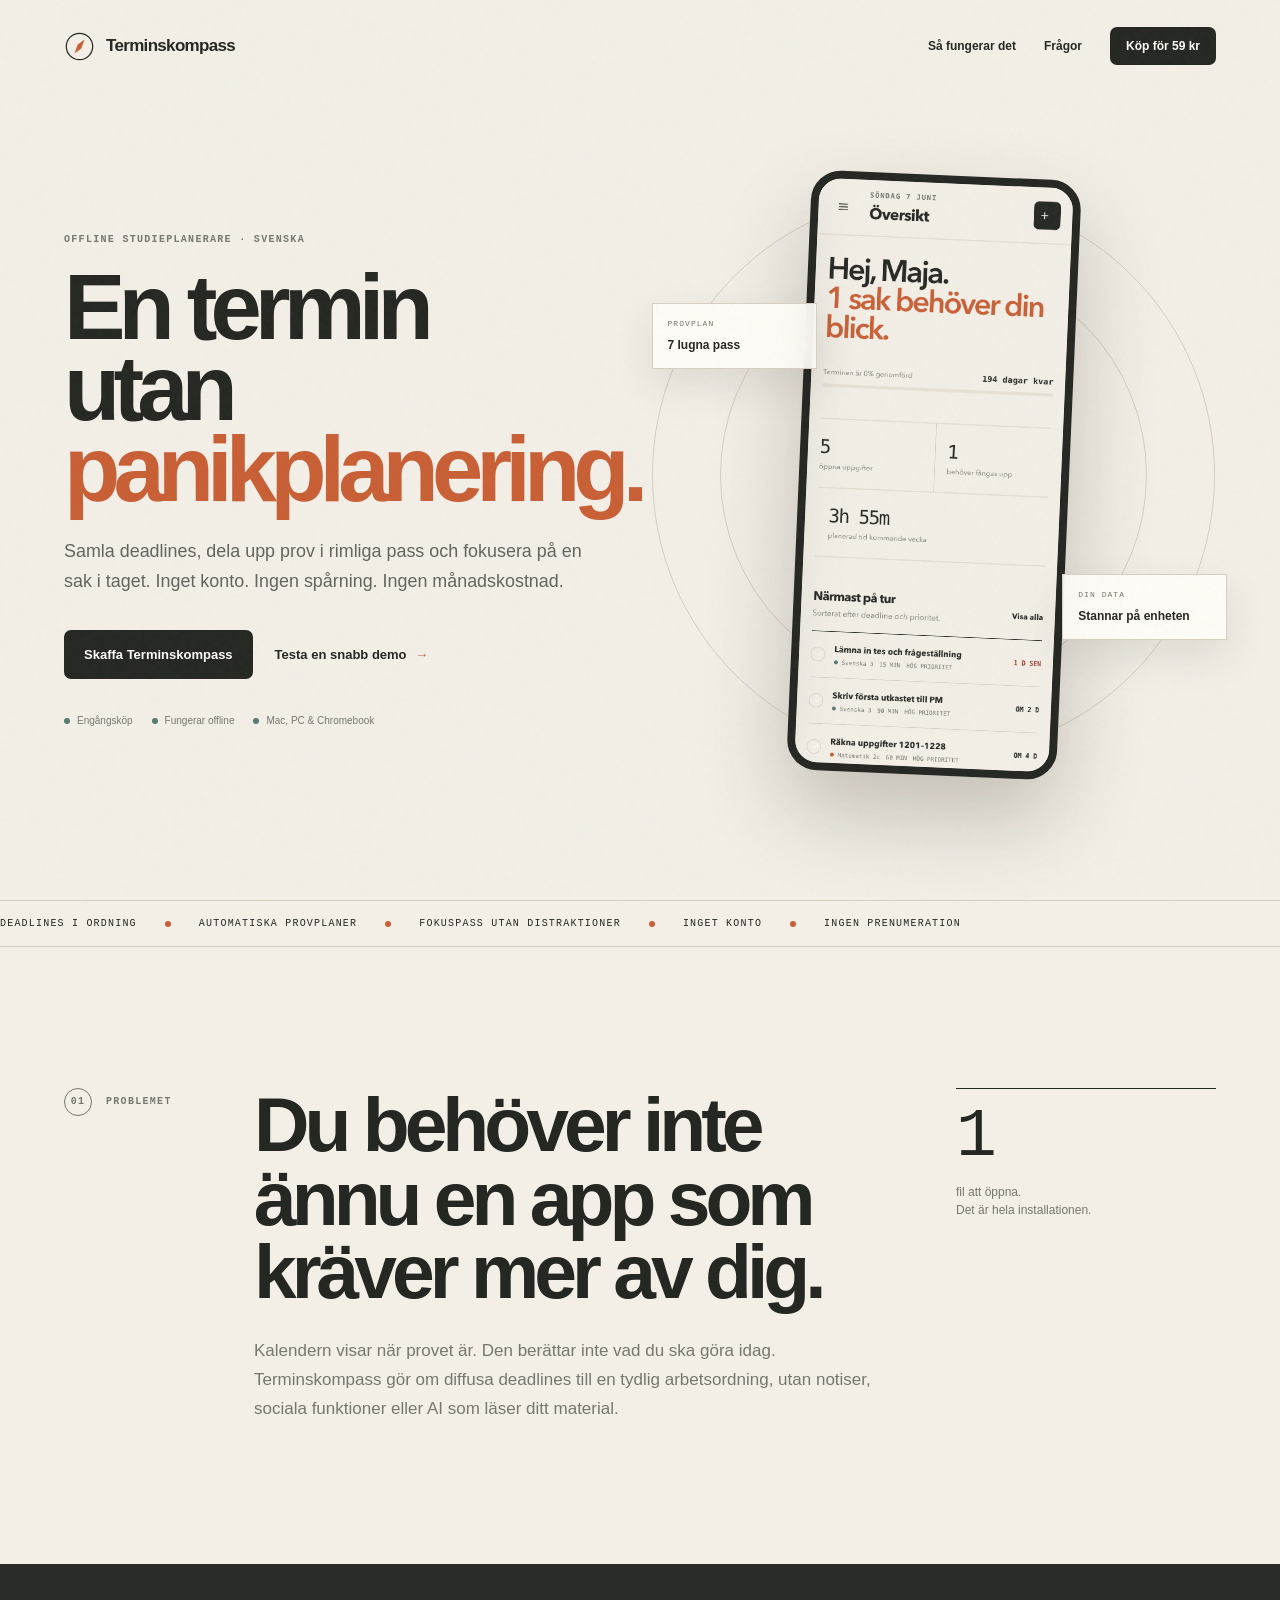
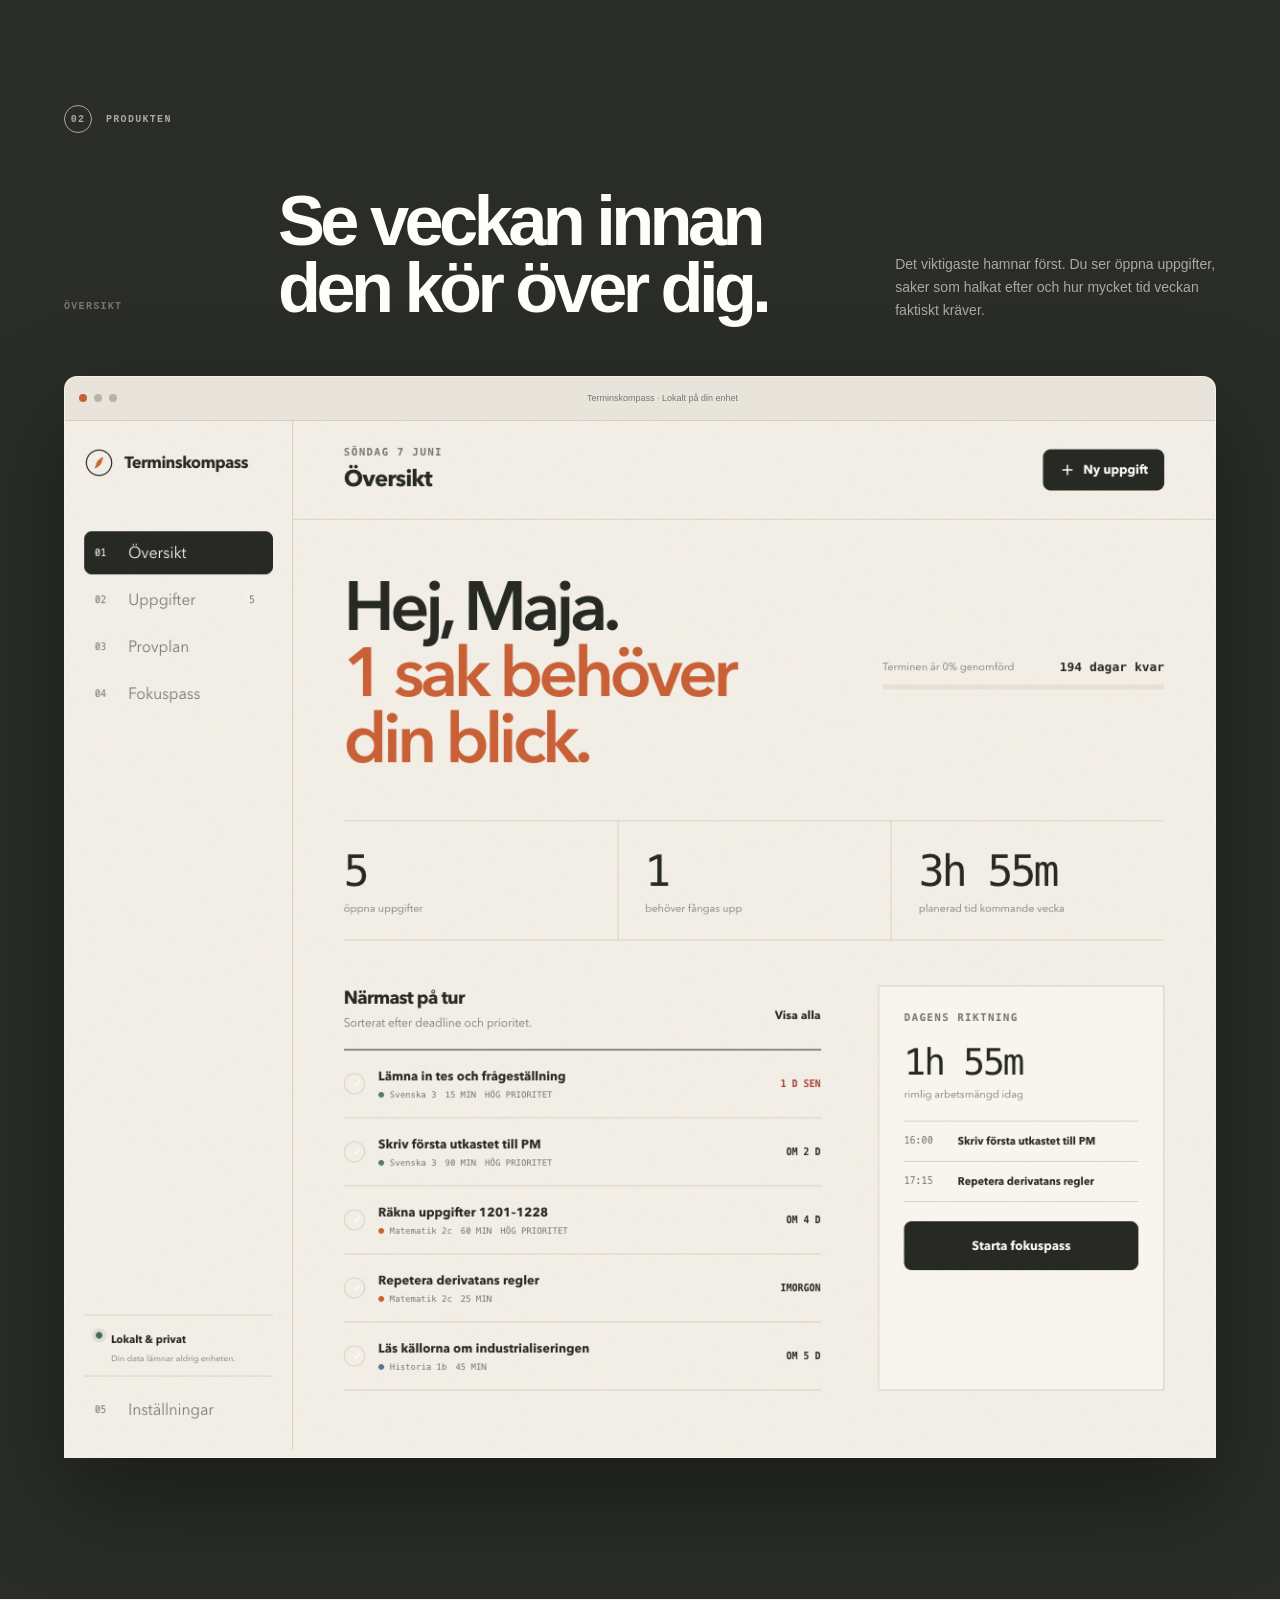
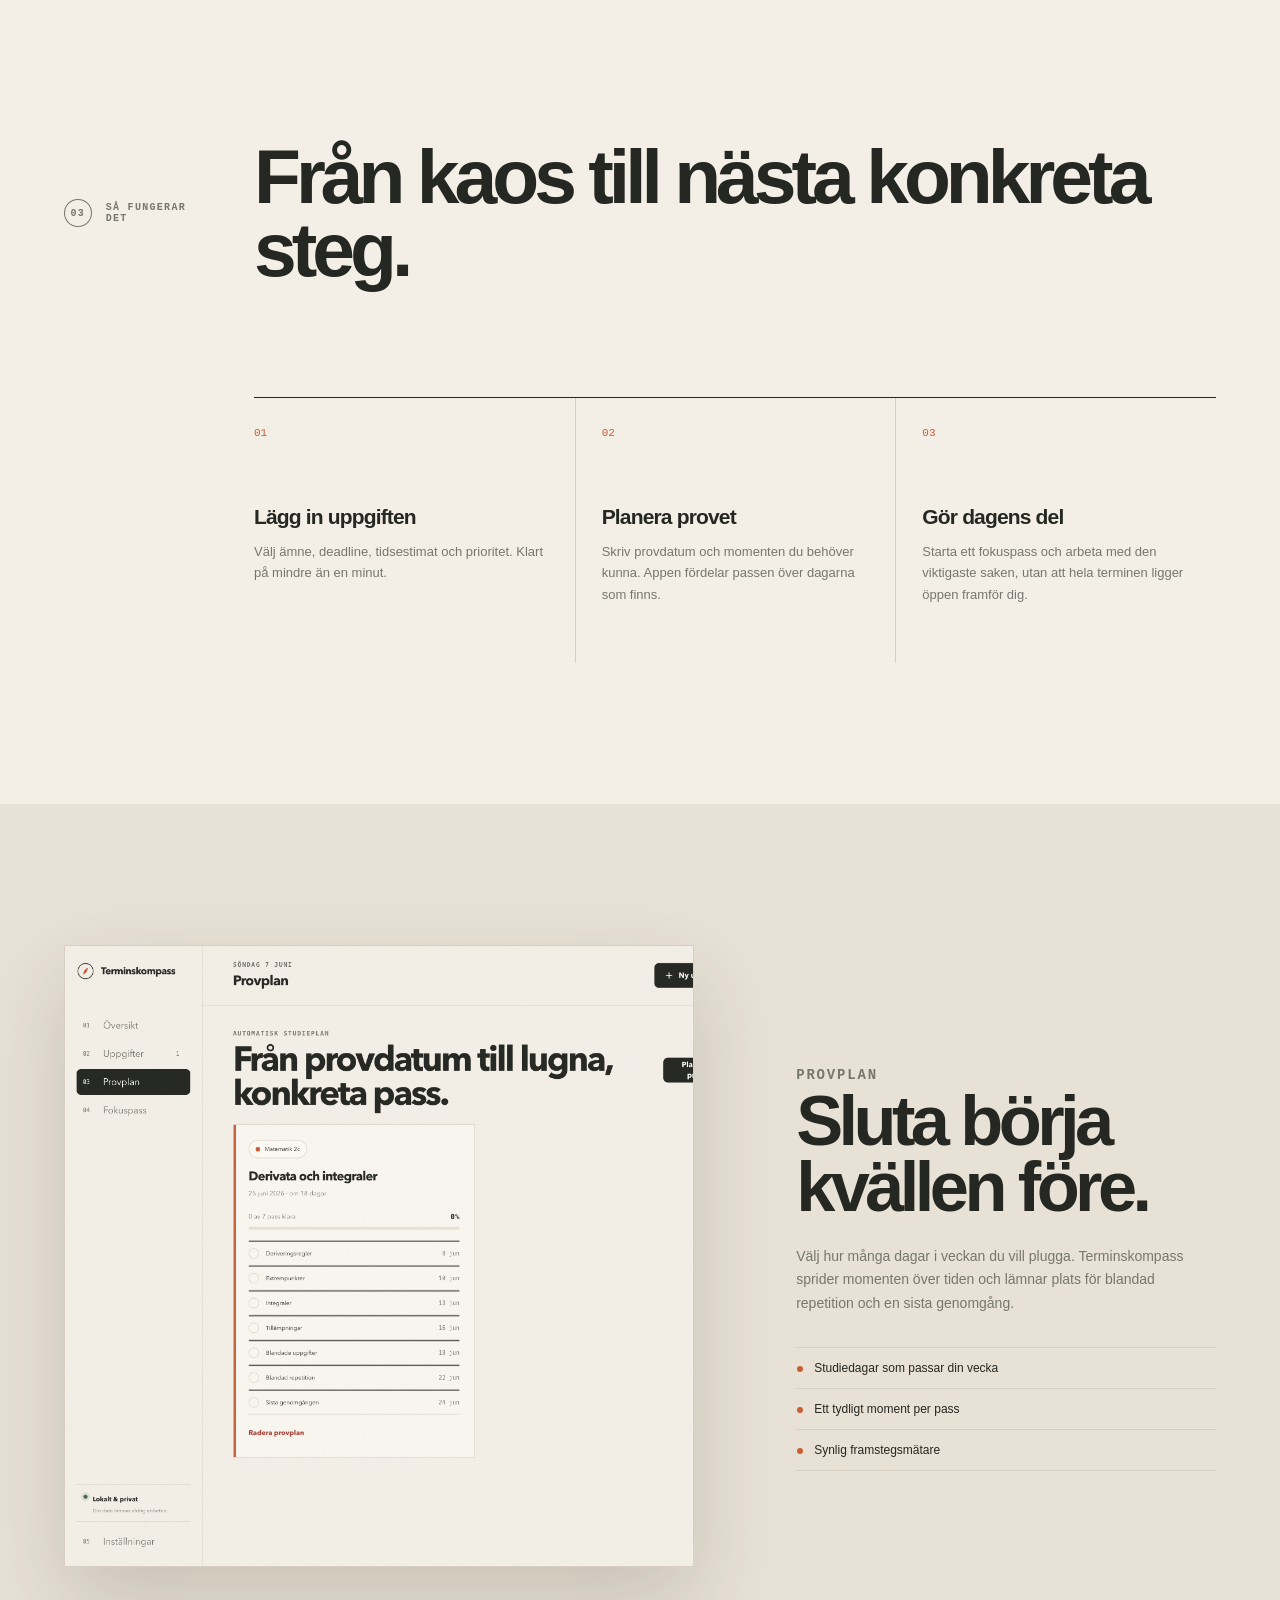
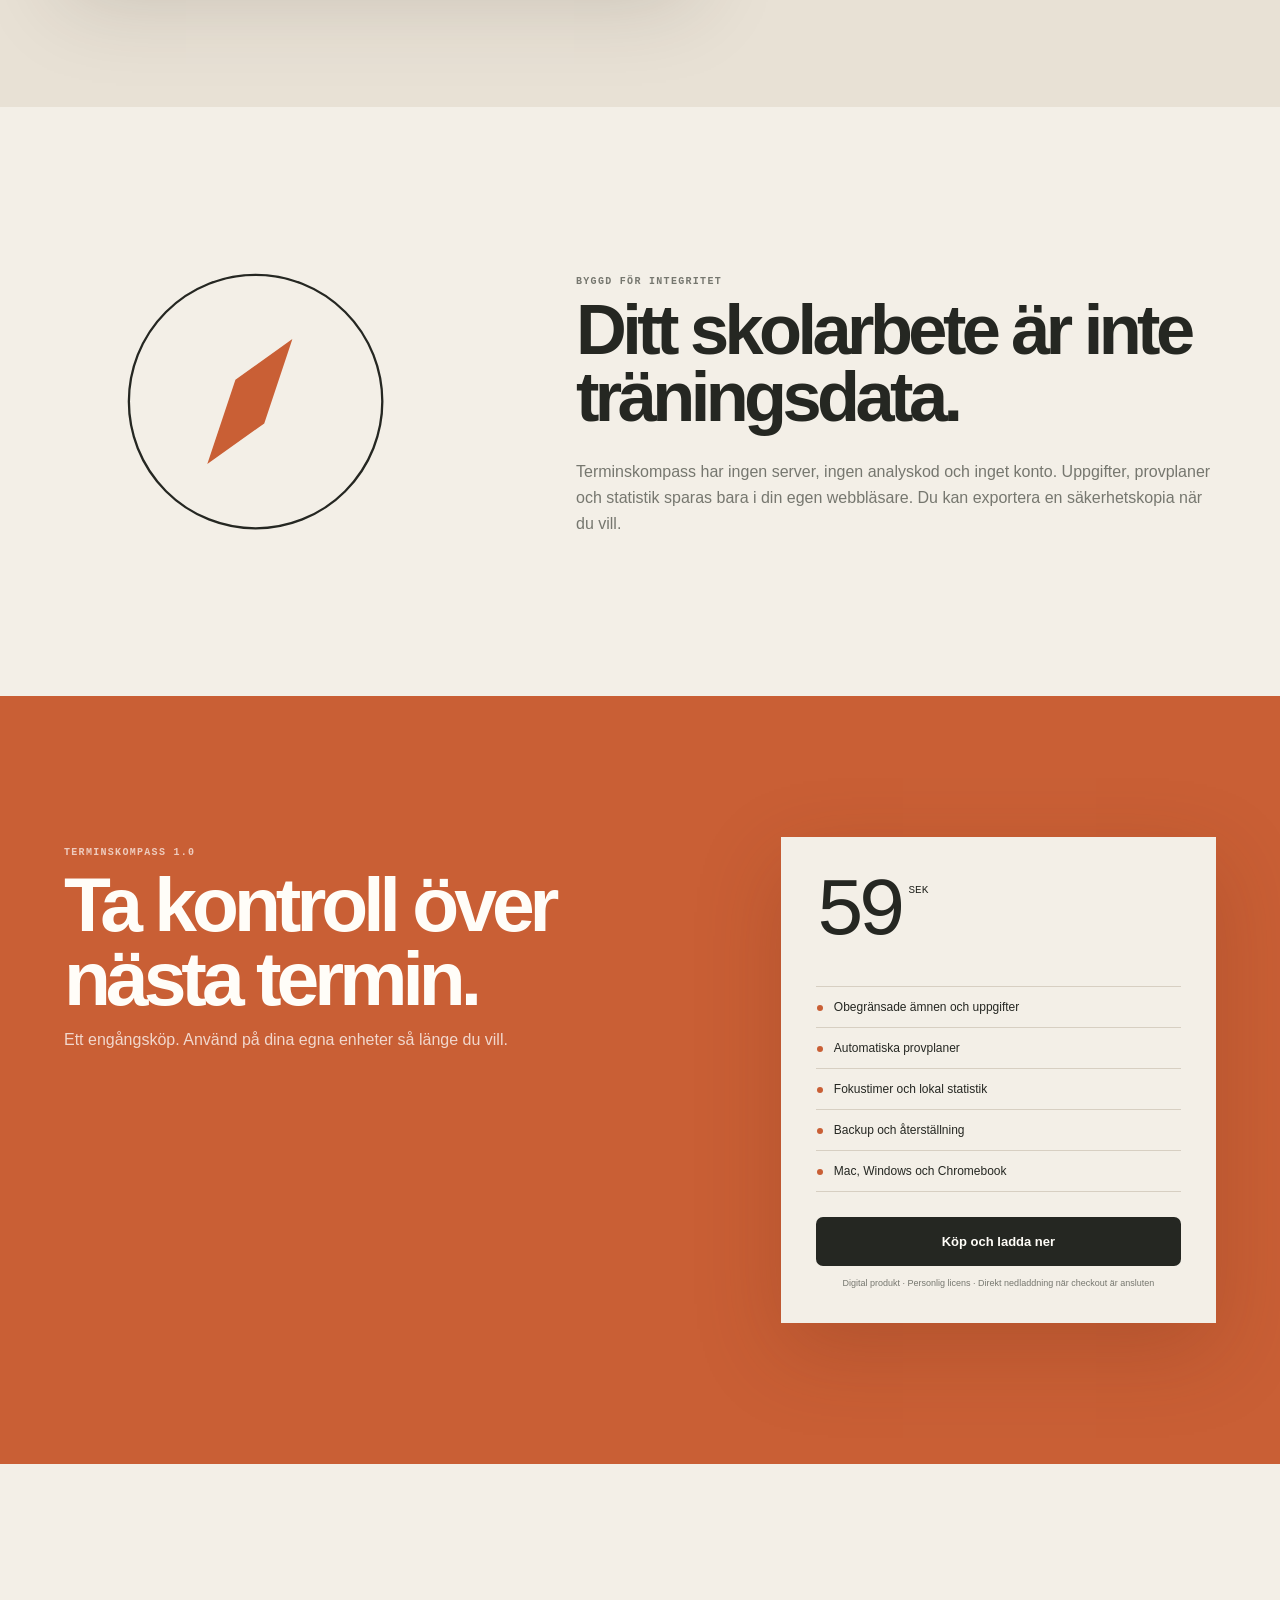
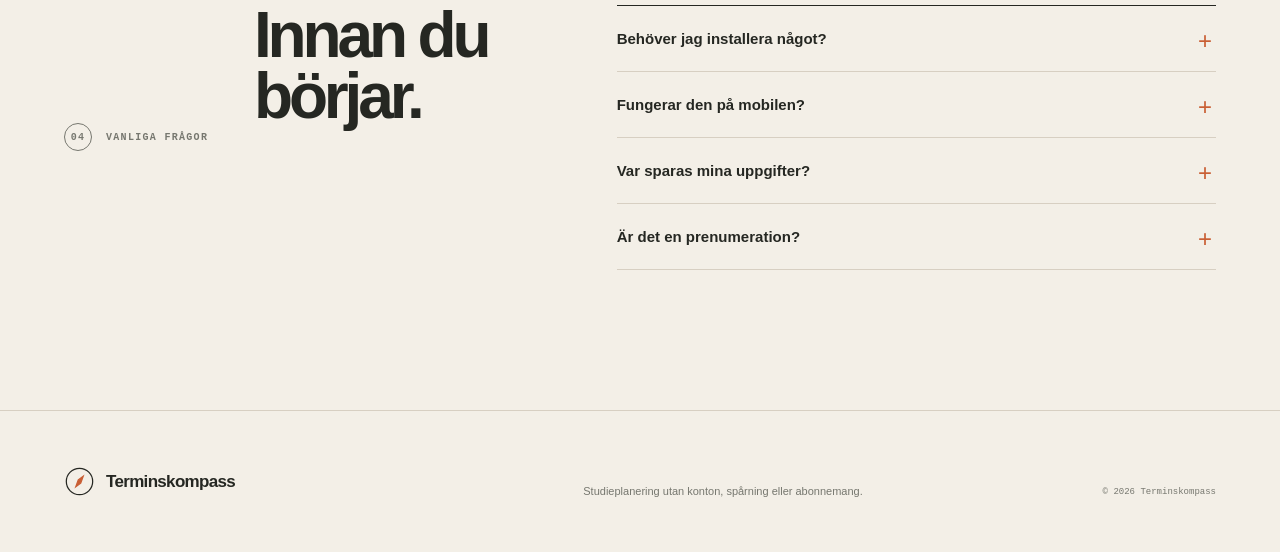
==== index.html @ c78377e5 "Launch Terminskompass demo site" ====
<!doctype html>
<html lang="sv">
<head>
  <meta charset="utf-8">
  <meta name="viewport" content="width=device-width, initial-scale=1">
  <meta name="description" content="Terminskompass är en svensk, privat studieplanerare som fungerar offline utan konto eller abonnemang.">
  <meta name="theme-color" content="#f3efe7">
  <link rel="icon" href="data:image/svg+xml,%3Csvg xmlns='http://www.w3.org/2000/svg' viewBox='0 0 48 48'%3E%3Ccircle cx='24' cy='24' r='21' fill='%23f3efe7' stroke='%23252722' stroke-width='2'/%3E%3Cpath d='m31 14-5 14-9 7 5-14 9-7Z' fill='%23c95f35'/%3E%3C/svg%3E">
  <title>Terminskompass — Studieplanering utan panik</title>
  <link rel="stylesheet" href="site.css">
</head>
<body>
  <div class="grain" aria-hidden="true"></div>

  <header class="site-header">
    <a class="brand" href="#top" aria-label="Terminskompass">
      <svg viewBox="0 0 40 40" aria-hidden="true">
        <circle cx="20" cy="20" r="17"></circle>
        <path d="M24.8 13.2 21.6 22l-6.4 4.8 3.2-8.8 6.4-4.8Z"></path>
      </svg>
      <span>Terminskompass</span>
    </a>
    <nav aria-label="Huvudmeny">
      <a href="#sa-fungerar-det">Så fungerar det</a>
      <a href="#fragor">Frågor</a>
      <a class="header-buy" href="#kop">Köp för 59 kr</a>
    </nav>
  </header>

  <main id="top">
    <section class="hero">
      <div class="hero-copy reveal">
        <p class="eyebrow">OFFLINE STUDIEPLANERARE · SVENSKA</p>
        <h1>En termin utan <em>panikplanering.</em></h1>
        <p class="hero-intro">Samla deadlines, dela upp prov i rimliga pass och fokusera på en sak i taget. Inget konto. Ingen spårning. Ingen månadskostnad.</p>
        <div class="hero-actions">
          <a class="primary-button" href="#kop">Skaffa Terminskompass</a>
          <a class="text-link" href="demo.html">Testa en snabb demo <span>→</span></a>
        </div>
        <div class="trust-line">
          <span><i></i> Engångsköp</span>
          <span><i></i> Fungerar offline</span>
          <span><i></i> Mac, PC & Chromebook</span>
        </div>
      </div>
      <div class="hero-object reveal delay-1" aria-label="Förhandsvisning av Terminskompass">
        <div class="hero-ring"></div>
        <img src="assets/mobile.png" alt="Terminskompass på mobil med uppgifter och dagens studieplan">
        <div class="hero-note note-one">
          <span>PROVPLAN</span>
          <strong>7 lugna pass</strong>
        </div>
        <div class="hero-note note-two">
          <span>DIN DATA</span>
          <strong>Stannar på enheten</strong>
        </div>
      </div>
    </section>

    <section class="marquee" aria-label="Produktfördelar">
      <div>
        <span>DEADLINES I ORDNING</span>
        <i></i>
        <span>AUTOMATISKA PROVPLANER</span>
        <i></i>
        <span>FOKUSPASS UTAN DISTRAKTIONER</span>
        <i></i>
        <span>INGET KONTO</span>
        <i></i>
        <span>INGEN PRENUMERATION</span>
      </div>
    </section>

    <section class="problem section">
      <div class="section-label">
        <span>01</span>
        <p>PROBLEMET</p>
      </div>
      <div class="problem-copy reveal">
        <h2>Du behöver inte ännu en app som kräver mer av dig.</h2>
        <p>Kalendern visar när provet är. Den berättar inte vad du ska göra idag. Terminskompass gör om diffusa deadlines till en tydlig arbetsordning, utan notiser, sociala funktioner eller AI som läser ditt material.</p>
      </div>
      <div class="problem-stat reveal delay-1">
        <strong>1</strong>
        <span>fil att öppna.<br>Det är hela installationen.</span>
      </div>
    </section>

    <section id="sa-fungerar-det" class="product-showcase section">
      <div class="section-label light">
        <span>02</span>
        <p>PRODUKTEN</p>
      </div>
      <div class="showcase-copy reveal">
        <p class="eyebrow">ÖVERSIKT</p>
        <h2>Se veckan innan den kör över dig.</h2>
        <p>Det viktigaste hamnar först. Du ser öppna uppgifter, saker som halkat efter och hur mycket tid veckan faktiskt kräver.</p>
      </div>
      <div class="browser-frame reveal delay-1">
        <div class="browser-bar">
          <span></span><span></span><span></span>
          <p>Terminskompass · Lokalt på din enhet</p>
        </div>
        <img src="assets/dashboard.png" alt="Terminskompass översikt med deadlines, tidsestimat och dagens plan">
      </div>
    </section>

    <section class="steps section">
      <div class="section-label">
        <span>03</span>
        <p>SÅ FUNGERAR DET</p>
      </div>
      <div class="steps-intro reveal">
        <h2>Från kaos till nästa konkreta steg.</h2>
      </div>
      <ol class="step-list">
        <li class="reveal">
          <span class="step-number">01</span>
          <div>
            <h3>Lägg in uppgiften</h3>
            <p>Välj ämne, deadline, tidsestimat och prioritet. Klart på mindre än en minut.</p>
          </div>
        </li>
        <li class="reveal delay-1">
          <span class="step-number">02</span>
          <div>
            <h3>Planera provet</h3>
            <p>Skriv provdatum och momenten du behöver kunna. Appen fördelar passen över dagarna som finns.</p>
          </div>
        </li>
        <li class="reveal delay-2">
          <span class="step-number">03</span>
          <div>
            <h3>Gör dagens del</h3>
            <p>Starta ett fokuspass och arbeta med den viktigaste saken, utan att hela terminen ligger öppen framför dig.</p>
          </div>
        </li>
      </ol>
    </section>

    <section class="exam-feature section">
      <div class="exam-visual reveal">
        <img src="assets/provplan.png" alt="Automatisk provplan i Terminskompass med sju studiepass">
      </div>
      <div class="exam-copy reveal delay-1">
        <p class="eyebrow">PROVPLAN</p>
        <h2>Sluta börja kvällen före.</h2>
        <p>Välj hur många dagar i veckan du vill plugga. Terminskompass sprider momenten över tiden och lämnar plats för blandad repetition och en sista genomgång.</p>
        <ul>
          <li>Studiedagar som passar din vecka</li>
          <li>Ett tydligt moment per pass</li>
          <li>Synlig framstegsmätare</li>
        </ul>
      </div>
    </section>

    <section class="privacy section">
      <div class="privacy-mark reveal">
        <svg viewBox="0 0 160 160" aria-hidden="true">
          <circle cx="80" cy="80" r="66"></circle>
          <path d="M98 49 84 91l-28 20 14-42 28-20Z"></path>
        </svg>
      </div>
      <div class="privacy-copy reveal delay-1">
        <p class="eyebrow">BYGGD FÖR INTEGRITET</p>
        <h2>Ditt skolarbete är inte träningsdata.</h2>
        <p>Terminskompass har ingen server, ingen analyskod och inget konto. Uppgifter, provplaner och statistik sparas bara i din egen webbläsare. Du kan exportera en säkerhetskopia när du vill.</p>
      </div>
    </section>

    <section id="kop" class="buy section">
      <div class="buy-copy reveal">
        <p class="eyebrow">TERMINSKOMPASS 1.0</p>
        <h2>Ta kontroll över nästa termin.</h2>
        <p>Ett engångsköp. Använd på dina egna enheter så länge du vill.</p>
      </div>
      <div class="price-block reveal delay-1">
        <div class="price"><span>59</span><small>SEK</small></div>
        <ul>
          <li>Obegränsade ämnen och uppgifter</li>
          <li>Automatiska provplaner</li>
          <li>Fokustimer och lokal statistik</li>
          <li>Backup och återställning</li>
          <li>Mac, Windows och Chromebook</li>
        </ul>
        <button class="primary-button full" id="buy-button">Köp och ladda ner</button>
        <p class="buy-note">Digital produkt · Personlig licens · Direkt nedladdning när checkout är ansluten</p>
      </div>
    </section>

    <section id="fragor" class="faq section">
      <div class="section-label">
        <span>04</span>
        <p>VANLIGA FRÅGOR</p>
      </div>
      <div class="faq-heading reveal">
        <h2>Innan du börjar.</h2>
      </div>
      <div class="faq-list">
        <details class="reveal">
          <summary>Behöver jag installera något?</summary>
          <p>Nej. Packa upp mappen och dubbelklicka på <strong>index.html</strong>. Appen öppnas i Chrome, Edge, Safari eller Firefox.</p>
        </details>
        <details class="reveal">
          <summary>Fungerar den på mobilen?</summary>
          <p>Ja, gränssnittet anpassar sig till mobil. För enklast lokal lagring rekommenderas dator eller Chromebook som huvudenhet.</p>
        </details>
        <details class="reveal">
          <summary>Var sparas mina uppgifter?</summary>
          <p>I webbläsarens lokala lagring på din enhet. Exportera en backupfil under Inställningar innan du rensar webbläsardata eller byter enhet.</p>
        </details>
        <details class="reveal">
          <summary>Är det en prenumeration?</summary>
          <p>Nej. Priset är ett engångsköp för version 1.0 och personlig användning.</p>
        </details>
      </div>
    </section>
  </main>

  <footer>
    <a class="brand" href="#top">
      <svg viewBox="0 0 40 40" aria-hidden="true">
        <circle cx="20" cy="20" r="17"></circle>
        <path d="M24.8 13.2 21.6 22l-6.4 4.8 3.2-8.8 6.4-4.8Z"></path>
      </svg>
      <span>Terminskompass</span>
    </a>
    <p>Studieplanering utan konton, spårning eller abonnemang.</p>
    <small>© 2026 Terminskompass</small>
  </footer>

  <dialog id="checkout-pending">
    <button id="close-dialog" aria-label="Stäng">×</button>
    <p class="eyebrow">CHECKOUT FÖRBEREDS</p>
    <h2>Produkten är klar. Betalningslänken kopplas in nu.</h2>
    <p>Den här sidan är tekniskt redo, men köpknappen aktiveras först när ett behörigt sälj- och utbetalningskonto har anslutits.</p>
    <a class="secondary-button" href="demo.html">Testa demon under tiden</a>
  </dialog>

  <script src="site.js"></script>
</body>
</html>
---- site.css ----
:root {
  --paper: #f3efe7;
  --paper-deep: #e8e1d5;
  --ink: #252722;
  --muted: #76776f;
  --line: #d7cfc2;
  --accent: #c95f35;
  --white: #fffdf8;
  --dark: #292c27;
}

* { box-sizing: border-box; }

html {
  scroll-behavior: smooth;
}

body {
  margin: 0;
  min-width: 320px;
  overflow-x: hidden;
  background: var(--paper);
  color: var(--ink);
  font-family: "Avenir Next", Avenir, "Segoe UI", sans-serif;
  -webkit-font-smoothing: antialiased;
}

img { display: block; max-width: 100%; }
a { color: inherit; }
button { font: inherit; }

.grain {
  position: fixed;
  inset: 0;
  z-index: 100;
  pointer-events: none;
  opacity: 0.032;
  background-image: url("data:image/svg+xml,%3Csvg viewBox='0 0 180 180' xmlns='http://www.w3.org/2000/svg'%3E%3Cfilter id='n'%3E%3CfeTurbulence type='fractalNoise' baseFrequency='.8' numOctaves='3' stitchTiles='stitch'/%3E%3C/filter%3E%3Crect width='100%25' height='100%25' filter='url(%23n)'/%3E%3C/svg%3E");
}

.site-header {
  position: absolute;
  inset: 0 0 auto;
  z-index: 10;
  height: 92px;
  display: flex;
  align-items: center;
  justify-content: space-between;
  max-width: 1440px;
  margin: 0 auto;
  padding: 0 clamp(24px, 5vw, 76px);
}

.brand {
  display: inline-flex;
  align-items: center;
  gap: 11px;
  color: var(--ink);
  font-size: 17px;
  font-weight: 750;
  letter-spacing: -0.04em;
  text-decoration: none;
}

.brand svg {
  width: 31px;
  height: 31px;
  fill: none;
  stroke: currentColor;
  stroke-width: 1.6;
}

.brand path {
  fill: var(--accent);
  stroke: var(--accent);
}

.site-header nav {
  display: flex;
  align-items: center;
  gap: 28px;
}

.site-header nav a {
  font-size: 12px;
  font-weight: 650;
  text-decoration: none;
}

.site-header nav a:not(.header-buy):hover {
  color: var(--accent);
}

.header-buy {
  padding: 12px 16px;
  border-radius: 7px;
  background: var(--ink);
  color: var(--white);
}

.hero {
  min-height: 100dvh;
  display: grid;
  grid-template-columns: minmax(0, 1.02fr) minmax(420px, 0.98fr);
  align-items: center;
  max-width: 1440px;
  margin: 0 auto;
  padding: 120px clamp(24px, 5vw, 76px) 70px;
}

.hero > * {
  min-width: 0;
}

.hero-copy {
  position: relative;
  z-index: 2;
  padding-right: clamp(0px, 4vw, 60px);
}

.eyebrow,
.section-label {
  color: var(--muted);
  font-family: "SFMono-Regular", Consolas, monospace;
  font-size: 10px;
  font-weight: 700;
  letter-spacing: 0.13em;
}

.hero h1 {
  max-width: 760px;
  margin: 22px 0 27px;
  font-size: clamp(61px, 7.2vw, 106px);
  font-weight: 570;
  letter-spacing: -0.075em;
  line-height: 0.88;
}

.hero h1 em {
  color: var(--accent);
  font-style: normal;
}

.hero-intro {
  max-width: 620px;
  margin: 0;
  color: #62645d;
  font-size: clamp(16px, 1.4vw, 19px);
  line-height: 1.65;
}

.hero-actions {
  display: flex;
  align-items: center;
  gap: 22px;
  margin-top: 34px;
}

.primary-button,
.secondary-button {
  min-height: 49px;
  display: inline-flex;
  align-items: center;
  justify-content: center;
  padding: 0 20px;
  border: 0;
  border-radius: 7px;
  cursor: pointer;
  font-size: 13px;
  font-weight: 750;
  text-decoration: none;
  transition: transform 180ms ease, background 180ms ease;
}

.primary-button {
  background: var(--ink);
  color: var(--white);
}

.primary-button:hover { background: var(--accent); }
.primary-button:active, .secondary-button:active { transform: translateY(1px) scale(.985); }
.primary-button.full { width: 100%; }

.secondary-button {
  border: 1px solid var(--line);
  background: transparent;
}

.text-link {
  padding: 10px 0;
  font-size: 13px;
  font-weight: 700;
  text-decoration: none;
}

.text-link span {
  display: inline-block;
  margin-left: 5px;
  color: var(--accent);
  transition: transform 180ms ease;
}

.text-link:hover span { transform: translateX(4px); }

.trust-line {
  display: flex;
  flex-wrap: wrap;
  gap: 19px;
  margin-top: 36px;
  color: var(--muted);
  font-size: 10px;
}

.trust-line span {
  display: inline-flex;
  align-items: center;
  gap: 7px;
}

.trust-line i {
  width: 6px;
  height: 6px;
  border-radius: 50%;
  background: #547b72;
}

.hero-object {
  position: relative;
  min-height: 660px;
  display: grid;
  place-items: center;
}

.hero-ring {
  position: absolute;
  width: min(44vw, 610px);
  height: min(44vw, 610px);
  border: 1px solid var(--line);
  border-radius: 50%;
}

.hero-ring::before,
.hero-ring::after {
  position: absolute;
  inset: 12%;
  border: 1px solid var(--line);
  border-radius: 50%;
  content: "";
}

.hero-ring::after {
  inset: 28%;
  border-color: var(--accent);
}

.hero-object > img {
  position: relative;
  z-index: 2;
  width: 270px;
  max-height: 600px;
  object-fit: cover;
  object-position: top;
  border: 8px solid var(--ink);
  border-radius: 30px;
  box-shadow: 0 40px 85px rgba(49, 40, 28, 0.24);
  transform: rotate(2.5deg);
}

.hero-note {
  position: absolute;
  z-index: 3;
  min-width: 165px;
  padding: 15px;
  border: 1px solid var(--line);
  background: rgba(255, 253, 248, 0.91);
  backdrop-filter: blur(10px);
  box-shadow: 0 16px 40px rgba(50, 43, 33, 0.1);
}

.hero-note span {
  display: block;
  margin-bottom: 7px;
  color: var(--muted);
  font-family: "SFMono-Regular", Consolas, monospace;
  font-size: 8px;
  letter-spacing: 0.13em;
}

.hero-note strong { font-size: 12px; }
.note-one { top: 24%; left: 0; }
.note-two { right: -2%; bottom: 25%; }

.marquee {
  overflow: hidden;
  border-top: 1px solid var(--line);
  border-bottom: 1px solid var(--line);
}

.marquee > div {
  width: max-content;
  display: flex;
  align-items: center;
  gap: 28px;
  padding: 17px 0;
  animation: marquee 28s linear infinite;
}

.marquee span {
  font-family: "SFMono-Regular", Consolas, monospace;
  font-size: 10px;
  letter-spacing: 0.12em;
}

.marquee i {
  width: 6px;
  height: 6px;
  border-radius: 50%;
  background: var(--accent);
}

@keyframes marquee {
  from { transform: translateX(0); }
  to { transform: translateX(-28%); }
}

.section {
  max-width: 1440px;
  margin: 0 auto;
  padding: clamp(90px, 11vw, 165px) clamp(24px, 5vw, 76px);
}

.section-label {
  display: flex;
  gap: 14px;
  align-items: center;
}

.section-label span {
  width: 28px;
  height: 28px;
  display: grid;
  place-items: center;
  border: 1px solid currentColor;
  border-radius: 50%;
}

.section-label p { margin: 0; }

.problem {
  display: grid;
  grid-template-columns: 150px minmax(0, 1fr) 260px;
  gap: 40px;
  align-items: start;
}

.problem-copy h2,
.steps-intro h2,
.buy-copy h2,
.faq-heading h2 {
  max-width: 900px;
  margin: 0;
  font-size: clamp(43px, 6vw, 82px);
  font-weight: 570;
  letter-spacing: -0.065em;
  line-height: 0.96;
}

.problem-copy > p {
  max-width: 650px;
  margin: 28px 0 0;
  color: var(--muted);
  font-size: 17px;
  line-height: 1.7;
}

.problem-stat {
  padding-top: 9px;
  border-top: 1px solid var(--ink);
}

.problem-stat strong {
  display: block;
  font-family: "SFMono-Regular", Consolas, monospace;
  font-size: 68px;
  font-weight: 400;
  letter-spacing: -0.08em;
}

.problem-stat span {
  display: block;
  margin-top: 8px;
  color: var(--muted);
  font-size: 12px;
  line-height: 1.55;
}

.product-showcase {
  max-width: none;
  overflow: hidden;
  background: var(--dark);
  color: var(--white);
}

.product-showcase > * {
  max-width: 1288px;
  margin-left: auto;
  margin-right: auto;
}

.section-label.light { color: #aaa99f; }

.showcase-copy {
  display: grid;
  grid-template-columns: 180px minmax(0, 1fr) minmax(260px, 0.55fr);
  gap: 34px;
  align-items: end;
  margin-top: 55px;
  margin-bottom: 54px;
}

.showcase-copy h2,
.exam-copy h2,
.privacy-copy h2 {
  margin: 0;
  font-size: clamp(44px, 5.5vw, 76px);
  font-weight: 570;
  letter-spacing: -0.065em;
  line-height: 0.95;
}

.showcase-copy > p:last-child,
.exam-copy > p,
.privacy-copy > p:last-child {
  margin: 0;
  color: #aaa99f;
  font-size: 14px;
  line-height: 1.65;
}

.browser-frame {
  overflow: hidden;
  border: 1px solid rgba(255, 255, 255, 0.13);
  border-radius: 13px 13px 0 0;
  background: var(--paper);
  box-shadow: 0 40px 100px rgba(0, 0, 0, 0.35);
}

.browser-bar {
  height: 44px;
  display: flex;
  align-items: center;
  gap: 7px;
  padding: 0 14px;
  border-bottom: 1px solid var(--line);
  background: #e9e4db;
}

.browser-bar span {
  width: 8px;
  height: 8px;
  border-radius: 50%;
  background: #b9b2a7;
}

.browser-bar span:first-child { background: var(--accent); }

.browser-bar p {
  margin: 0 auto;
  color: var(--muted);
  font-size: 9px;
}

.steps {
  display: grid;
  grid-template-columns: 150px minmax(0, 1fr);
  gap: 40px;
}

.steps-intro { grid-column: 2; }

.step-list {
  grid-column: 2;
  display: grid;
  grid-template-columns: repeat(3, 1fr);
  gap: 0;
  margin: 70px 0 0;
  padding: 0;
  list-style: none;
  border-top: 1px solid var(--ink);
}

.step-list li {
  min-height: 265px;
  padding: 24px 26px 28px 0;
}

.step-list li + li {
  padding-left: 26px;
  border-left: 1px solid var(--line);
}

.step-number {
  color: var(--accent);
  font-family: "SFMono-Regular", Consolas, monospace;
  font-size: 11px;
}

.step-list h3 {
  margin: 65px 0 12px;
  font-size: 21px;
  letter-spacing: -0.04em;
}

.step-list p {
  max-width: 300px;
  margin: 0;
  color: var(--muted);
  font-size: 13px;
  line-height: 1.65;
}

.exam-feature {
  max-width: none;
  display: grid;
  grid-template-columns: minmax(0, 1.2fr) minmax(360px, 0.8fr);
  gap: clamp(50px, 8vw, 130px);
  align-items: center;
  background: var(--paper-deep);
}

.exam-visual {
  overflow: hidden;
  border: 1px solid var(--line);
  box-shadow: 0 35px 80px rgba(53, 44, 32, 0.17);
}

.exam-visual img {
  width: 100%;
  min-height: 620px;
  object-fit: cover;
  object-position: left top;
}

.exam-copy p { margin-top: 24px; color: var(--muted); }

.exam-copy ul,
.price-block ul {
  margin: 32px 0 0;
  padding: 0;
  list-style: none;
  border-top: 1px solid var(--line);
}

.exam-copy li,
.price-block li {
  position: relative;
  padding: 13px 0 13px 18px;
  border-bottom: 1px solid var(--line);
  font-size: 12px;
}

.exam-copy li::before,
.price-block li::before {
  position: absolute;
  top: 18px;
  left: 1px;
  width: 6px;
  height: 6px;
  border-radius: 50%;
  background: var(--accent);
  content: "";
}

.privacy {
  display: grid;
  grid-template-columns: minmax(300px, 0.75fr) minmax(0, 1.25fr);
  gap: clamp(50px, 10vw, 160px);
  align-items: center;
}

.privacy-mark {
  display: grid;
  place-items: center;
}

.privacy-mark svg {
  width: min(360px, 80%);
  fill: none;
  stroke: var(--ink);
  stroke-width: 1.2;
  animation: slow-turn 24s linear infinite;
}

.privacy-mark path {
  fill: var(--accent);
  stroke: var(--accent);
}

@keyframes slow-turn {
  to { transform: rotate(360deg); }
}

.privacy-copy > p:last-child {
  max-width: 680px;
  margin-top: 28px;
  color: var(--muted);
  font-size: 16px;
}

.buy {
  max-width: none;
  display: grid;
  grid-template-columns: minmax(0, 1.15fr) minmax(340px, 0.85fr);
  gap: clamp(50px, 10vw, 150px);
  background: var(--accent);
  color: var(--white);
}

.buy .eyebrow { color: rgba(255, 255, 255, 0.68); }
.buy-copy p:last-child { color: rgba(255, 255, 255, 0.75); }

.price-block {
  padding: 35px;
  background: var(--paper);
  color: var(--ink);
  box-shadow: 0 28px 80px rgba(99, 43, 21, 0.22);
}

.price {
  display: flex;
  align-items: flex-start;
  gap: 9px;
}

.price span {
  font-family: "SFMono-Regular", Consolas, monospace;
  font-size: 82px;
  letter-spacing: -0.09em;
  line-height: 1;
}

.price small {
  margin-top: 12px;
  font-family: "SFMono-Regular", Consolas, monospace;
  font-size: 11px;
}

.price-block ul { margin-bottom: 25px; }

.buy-note {
  margin: 12px 0 0;
  color: var(--muted);
  text-align: center;
  font-size: 9px;
}

.faq {
  display: grid;
  grid-template-columns: 150px minmax(280px, 0.7fr) minmax(400px, 1.3fr);
  gap: 40px;
}

.faq-heading h2 { font-size: clamp(42px, 5vw, 68px); }
.faq-list { border-top: 1px solid var(--ink); }

details { border-bottom: 1px solid var(--line); }

summary {
  position: relative;
  padding: 24px 42px 24px 0;
  cursor: pointer;
  font-size: 15px;
  font-weight: 700;
  list-style: none;
}

summary::-webkit-details-marker { display: none; }

summary::after {
  position: absolute;
  top: 21px;
  right: 4px;
  color: var(--accent);
  content: "+";
  font-size: 24px;
  font-weight: 400;
}

details[open] summary::after { content: "−"; }

details p {
  margin: -5px 0 24px;
  padding-right: 40px;
  color: var(--muted);
  font-size: 13px;
  line-height: 1.7;
}

footer {
  display: grid;
  grid-template-columns: 1fr 1fr auto;
  align-items: end;
  gap: 30px;
  padding: 55px clamp(24px, 5vw, 76px);
  border-top: 1px solid var(--line);
}

footer p {
  max-width: 340px;
  margin: 0;
  color: var(--muted);
  font-size: 11px;
}

footer small {
  color: var(--muted);
  font-family: "SFMono-Regular", Consolas, monospace;
  font-size: 9px;
}

dialog {
  width: min(520px, calc(100vw - 32px));
  padding: 34px;
  border: 1px solid var(--line);
  border-radius: 12px;
  background: var(--paper);
  color: var(--ink);
  box-shadow: 0 30px 100px rgba(32, 29, 24, .25);
}

dialog::backdrop {
  background: rgba(27, 28, 24, .58);
  backdrop-filter: blur(4px);
}

dialog #close-dialog {
  position: absolute;
  top: 15px;
  right: 17px;
  border: 0;
  background: transparent;
  cursor: pointer;
  font-size: 24px;
}

dialog h2 {
  margin: 14px 0;
  font-size: 34px;
  letter-spacing: -.05em;
}

dialog > p:not(.eyebrow) {
  color: var(--muted);
  font-size: 13px;
  line-height: 1.65;
}

.reveal {
  opacity: 1;
  transform: translateY(0);
  transition: opacity 700ms cubic-bezier(.16, 1, .3, 1), transform 700ms cubic-bezier(.16, 1, .3, 1);
}

.reveal.visible {
  opacity: 1;
  transform: translateY(0);
}

.delay-1 { transition-delay: 110ms; }
.delay-2 { transition-delay: 220ms; }

@media (max-width: 960px) {
  .hero {
    grid-template-columns: 1fr;
    padding-top: 130px;
  }

  .hero-object {
    min-height: 650px;
    margin-top: 30px;
  }

  .hero-ring {
    width: min(620px, 90vw);
    height: min(620px, 90vw);
  }

  .problem,
  .steps,
  .showcase-copy,
  .exam-feature,
  .privacy,
  .buy,
  .faq {
    grid-template-columns: 1fr;
  }

  .problem-copy,
  .problem-stat,
  .steps-intro,
  .step-list {
    grid-column: auto;
  }

  .problem-stat { max-width: 260px; }
  .showcase-copy { align-items: start; }
  .step-list { margin-top: 38px; }
  .exam-copy { max-width: 700px; }
  .privacy-mark { order: 2; }
  .price-block { max-width: 560px; }
  .faq-list { max-width: 760px; }
}

@media (max-width: 680px) {
  .site-header { height: 74px; }
  .site-header nav a:not(.header-buy) { display: none; }
  .site-header nav { gap: 0; }
  .brand { font-size: 15px; }
  .brand svg { width: 27px; }
  .header-buy { padding: 10px 12px; font-size: 11px !important; }

  .hero {
    width: 100%;
    min-height: auto;
    padding-top: 120px;
  }

  .hero-copy,
  .hero-object {
    width: 100%;
    min-width: 0;
  }

  .hero .eyebrow {
    overflow-wrap: anywhere;
  }

  .hero h1 { font-size: clamp(52px, 15vw, 68px); }
  .hero h1 em {
    display: block;
    font-size: .82em;
    overflow-wrap: anywhere;
  }

  .hero-actions {
    align-items: stretch;
    flex-direction: column;
  }

  .primary-button { width: 100%; }
  .text-link { text-align: center; }
  .hero-object { min-height: 560px; }
  .hero-object > img { width: 225px; max-height: 500px; }
  .hero-note { min-width: 142px; padding: 12px; }
  .note-one { left: 0; }
  .note-two { right: 0; }

  .section { padding-top: 85px; padding-bottom: 85px; }
  .problem-copy h2,
  .steps-intro h2,
  .showcase-copy h2,
  .exam-copy h2,
  .privacy-copy h2,
  .buy-copy h2,
  .faq-heading h2 { font-size: 43px; }

  .step-list { grid-template-columns: 1fr; }
  .step-list li { min-height: auto; padding: 24px 0 35px; }
  .step-list li + li { padding-left: 0; border-top: 1px solid var(--line); border-left: 0; }
  .step-list h3 { margin-top: 38px; }
  .exam-visual img { min-height: 430px; }
  .price-block { padding: 26px 20px; }
  footer { grid-template-columns: 1fr; align-items: start; }
}

@media (prefers-reduced-motion: reduce) {
  *,
  *::before,
  *::after {
    scroll-behavior: auto !important;
    animation-duration: .01ms !important;
    animation-iteration-count: 1 !important;
    transition-duration: .01ms !important;
  }
  .reveal { opacity: 1; transform: none; }
}
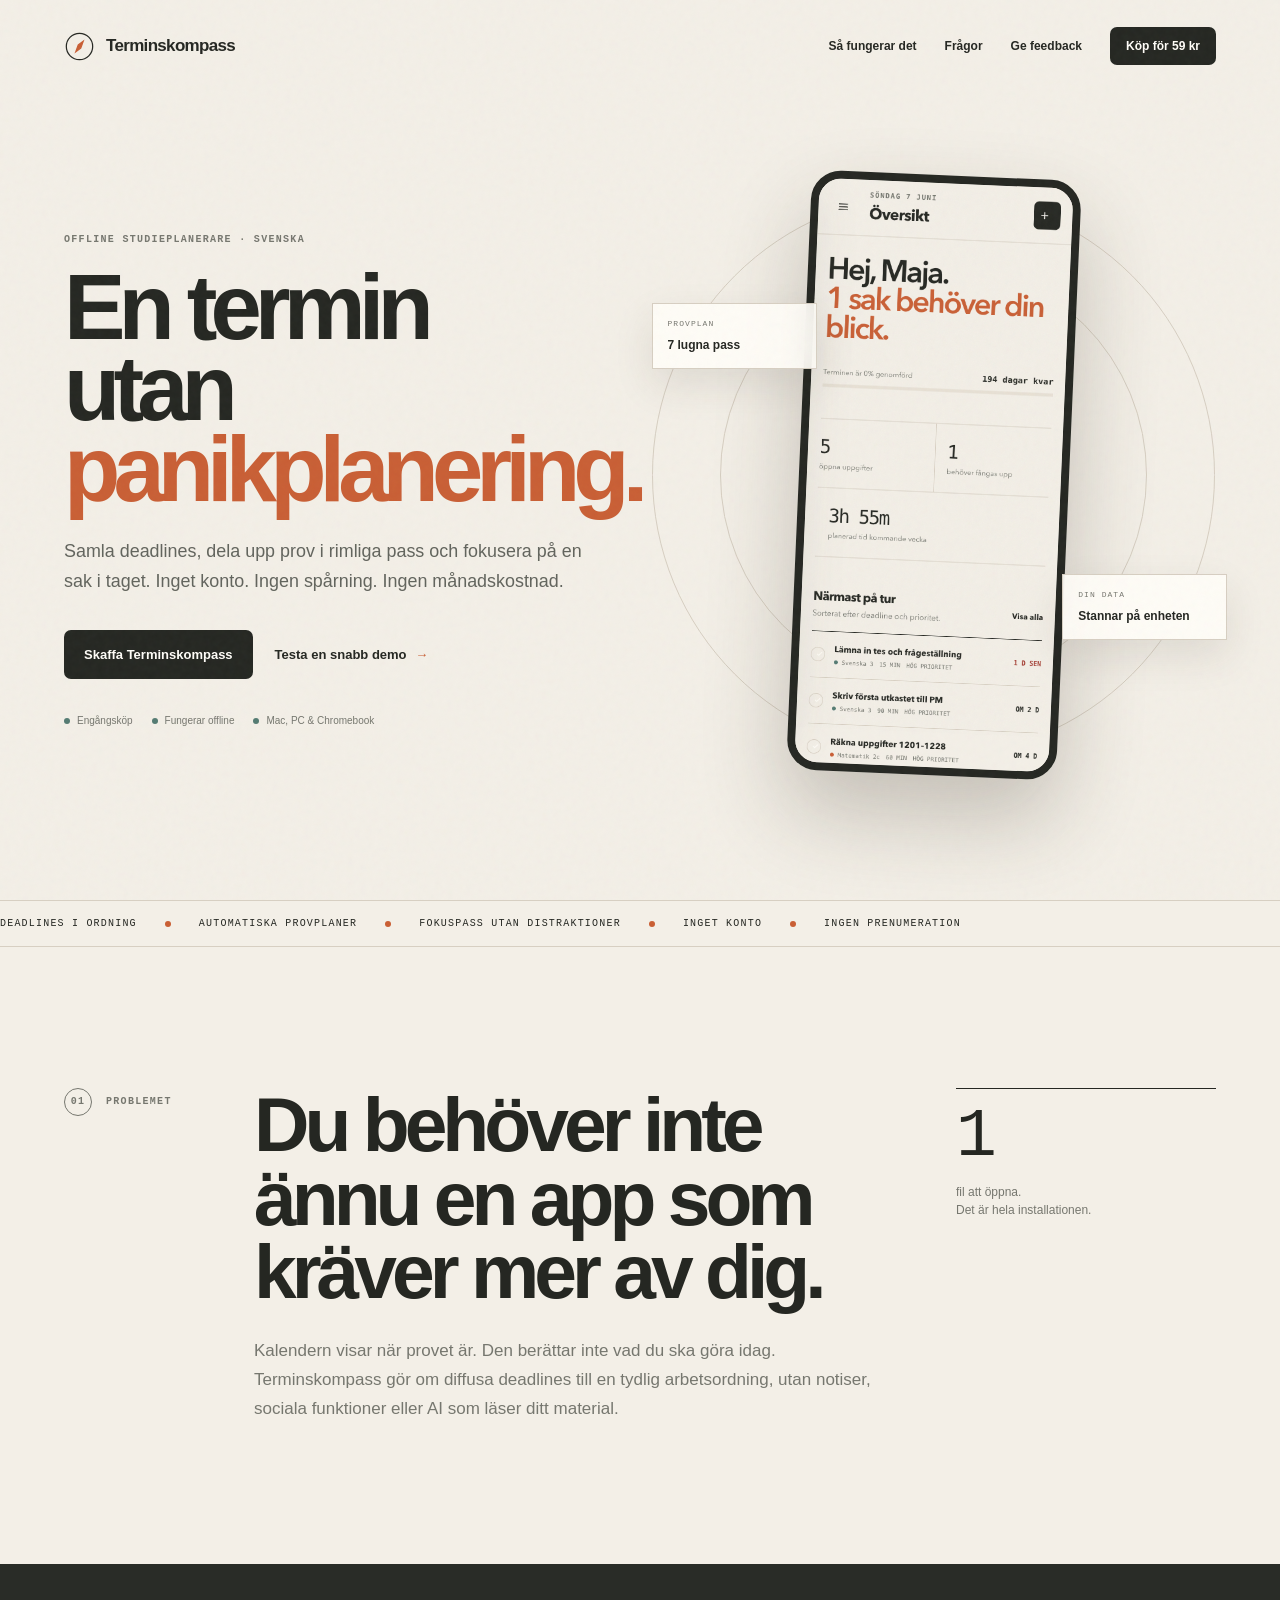
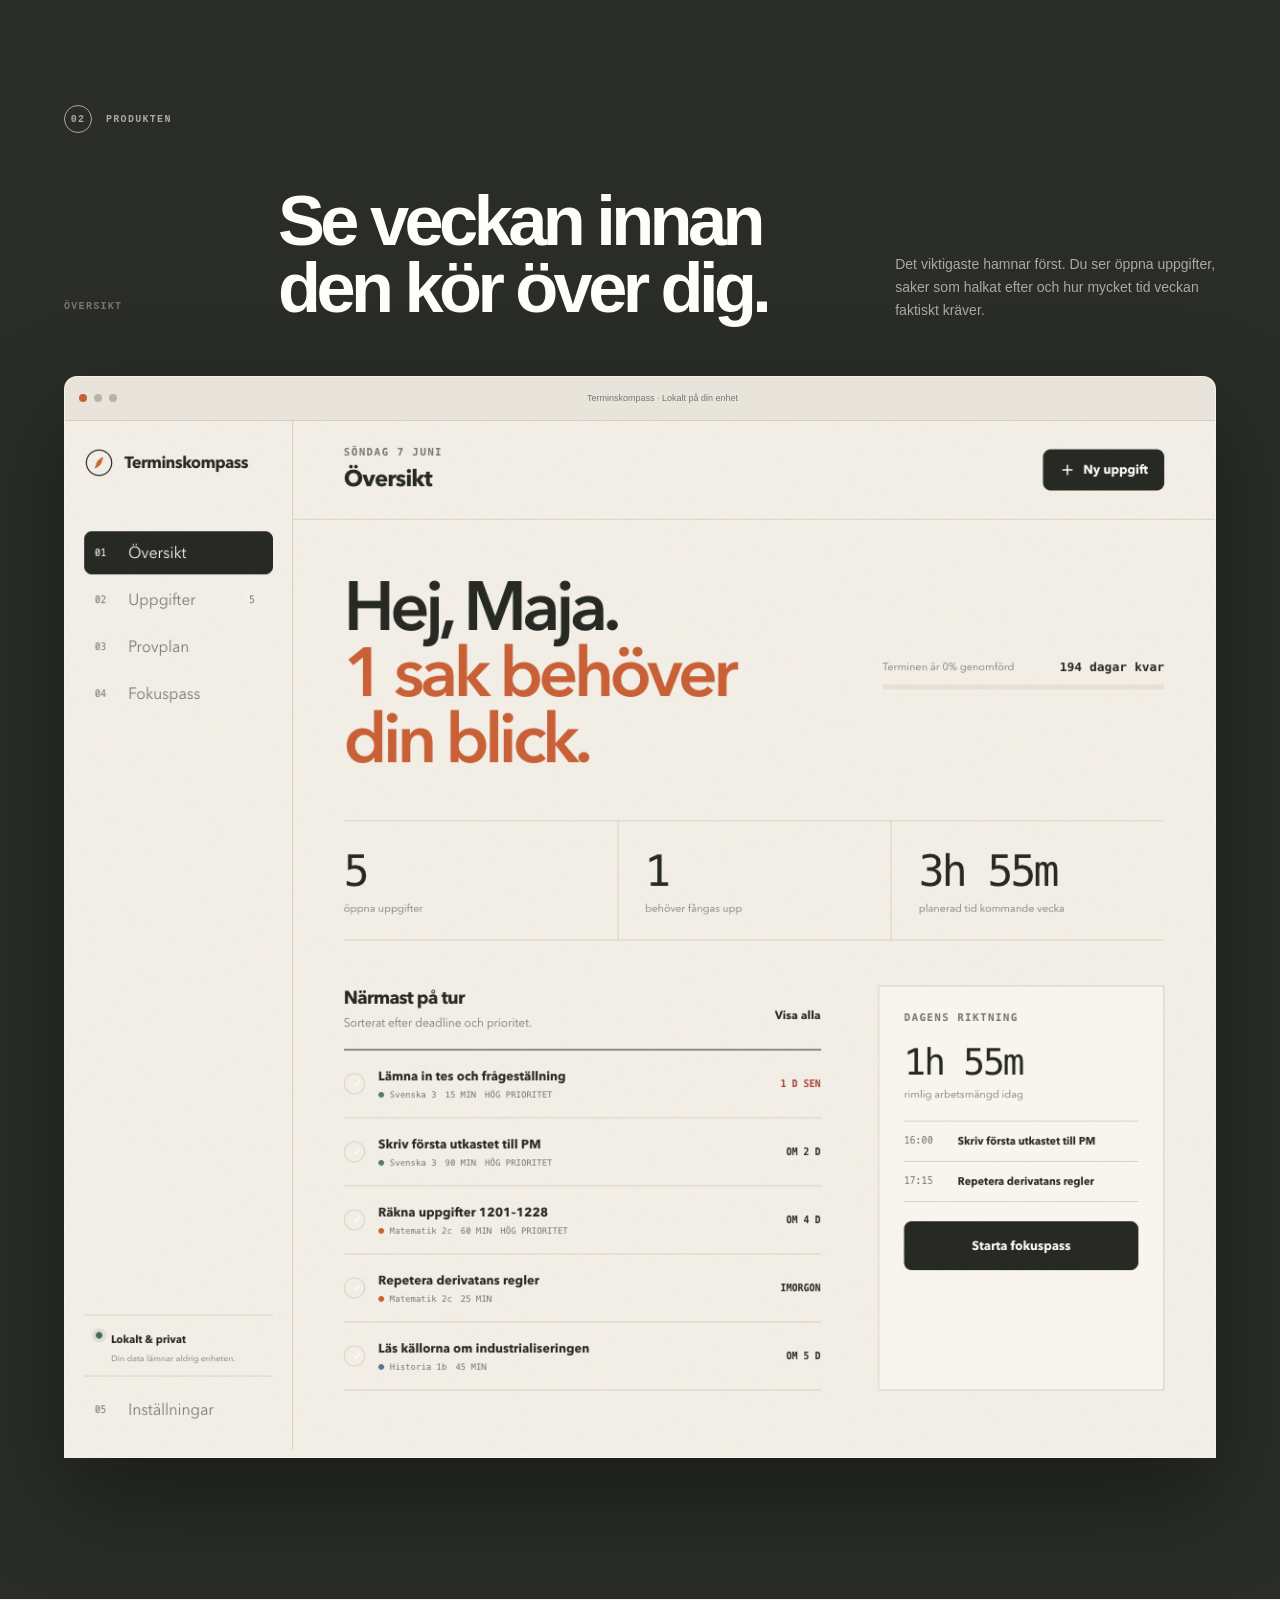
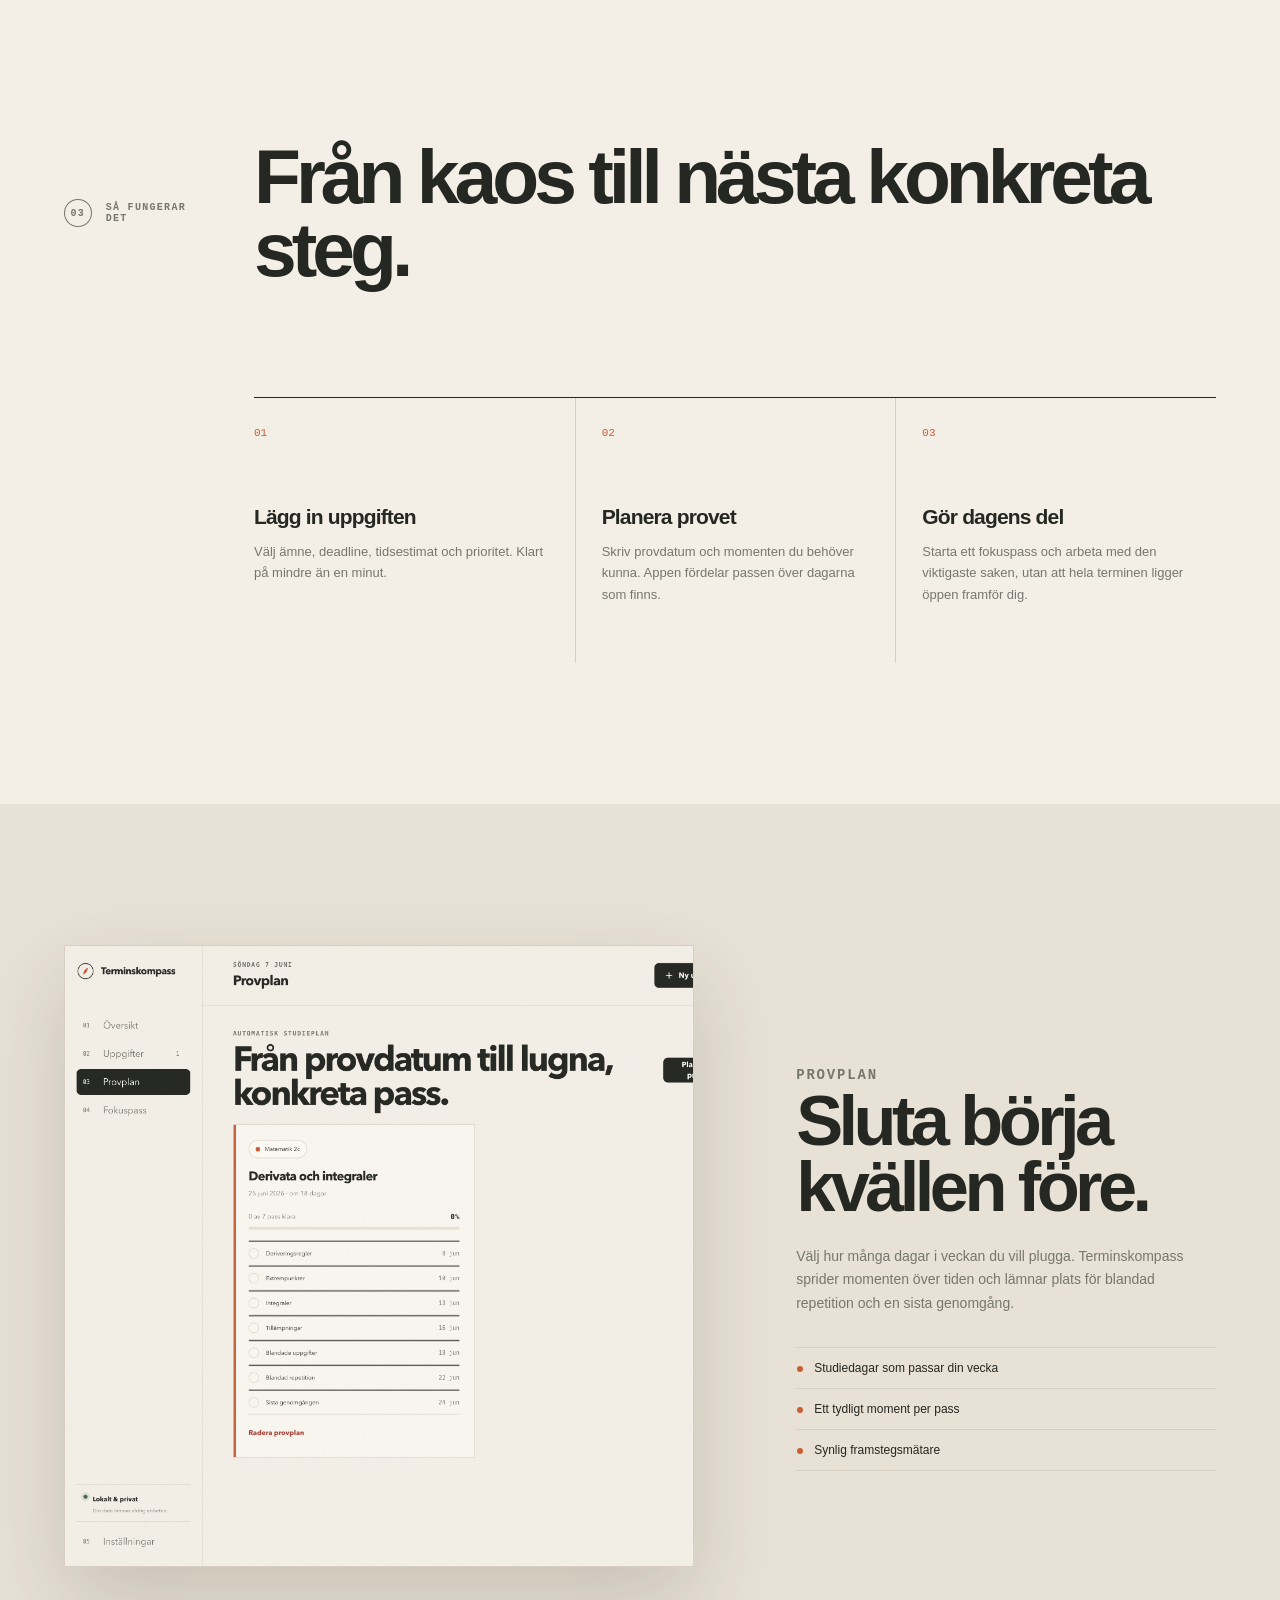
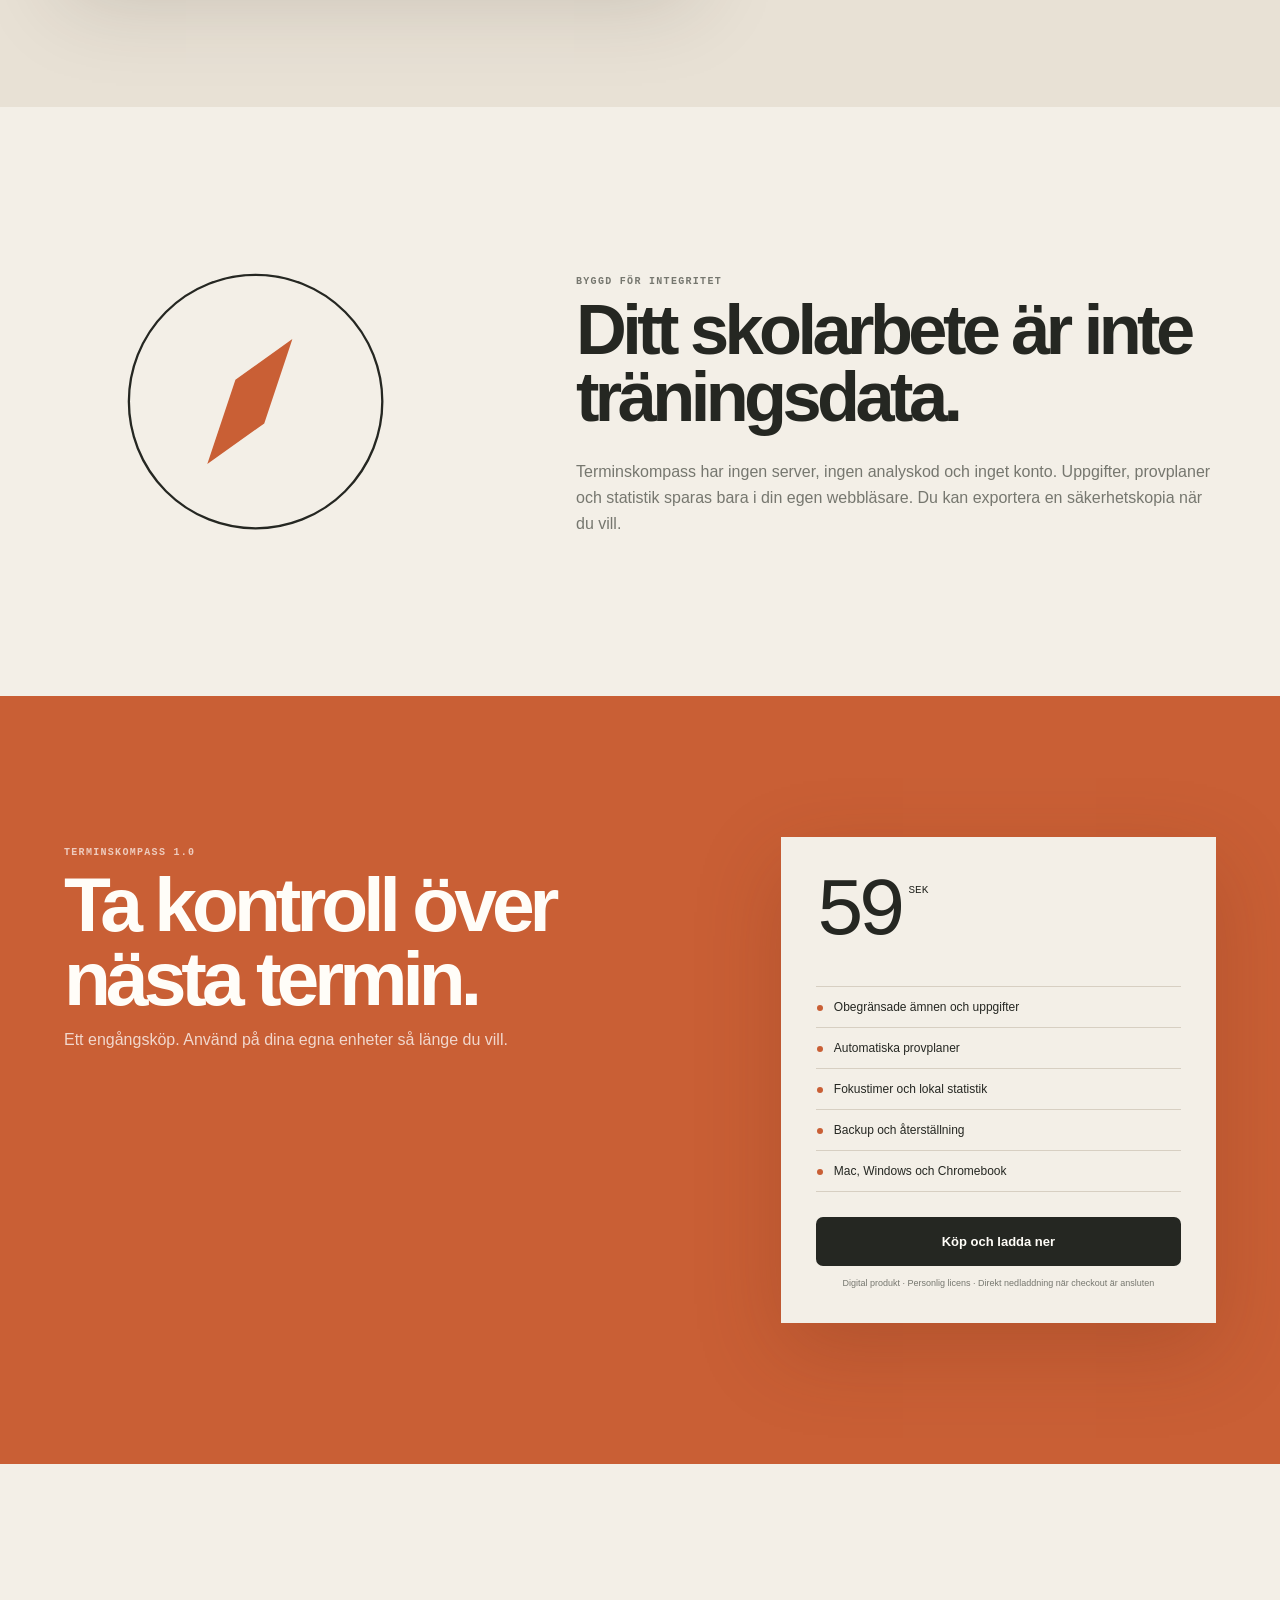
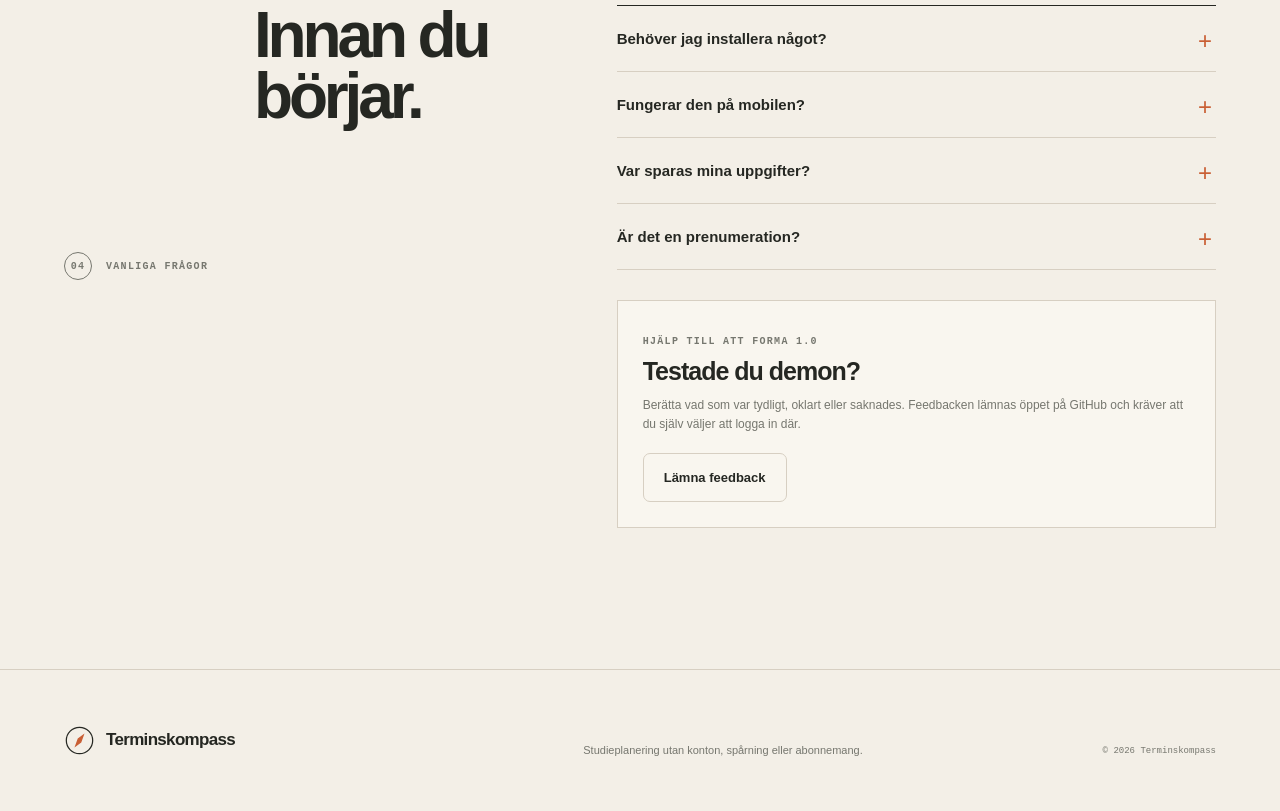
==== commit 0281f60e: "Improve discovery and add demo feedback flow" ====
--- a/index.html
+++ b/index.html
@@ -5,9 +5,45 @@
   <meta name="viewport" content="width=device-width, initial-scale=1">
   <meta name="description" content="Terminskompass är en svensk, privat studieplanerare som fungerar offline utan konto eller abonnemang.">
   <meta name="theme-color" content="#f3efe7">
+  <meta name="robots" content="index, follow, max-image-preview:large">
+  <link rel="canonical" href="https://rebal44.github.io/terminskompass/">
+  <meta property="og:type" content="website">
+  <meta property="og:locale" content="sv_SE">
+  <meta property="og:site_name" content="Terminskompass">
+  <meta property="og:title" content="Terminskompass — Studieplanering utan panik">
+  <meta property="og:description" content="Svensk offline studieplanerare för deadlines, provplaner och fokuspass. Inget konto eller abonnemang.">
+  <meta property="og:url" content="https://rebal44.github.io/terminskompass/">
+  <meta property="og:image" content="https://rebal44.github.io/terminskompass/assets/share.png">
+  <meta property="og:image:width" content="1200">
+  <meta property="og:image:height" content="630">
+  <meta property="og:image:alt" content="Terminskompass visar en lugn svensk studieöversikt med deadlines och dagens plan.">
+  <meta name="twitter:card" content="summary_large_image">
+  <meta name="twitter:title" content="Terminskompass — Studieplanering utan panik">
+  <meta name="twitter:description" content="Svensk offline studieplanerare för deadlines, provplaner och fokuspass.">
+  <meta name="twitter:image" content="https://rebal44.github.io/terminskompass/assets/share.png">
   <link rel="icon" href="data:image/svg+xml,%3Csvg xmlns='http://www.w3.org/2000/svg' viewBox='0 0 48 48'%3E%3Ccircle cx='24' cy='24' r='21' fill='%23f3efe7' stroke='%23252722' stroke-width='2'/%3E%3Cpath d='m31 14-5 14-9 7 5-14 9-7Z' fill='%23c95f35'/%3E%3C/svg%3E">
   <title>Terminskompass — Studieplanering utan panik</title>
   <link rel="stylesheet" href="site.css">
+  <script type="application/ld+json">
+    {
+      "@context": "https://schema.org",
+      "@type": "SoftwareApplication",
+      "name": "Terminskompass",
+      "applicationCategory": "EducationalApplication",
+      "operatingSystem": "Any modern web browser",
+      "inLanguage": "sv",
+      "description": "En svensk offline studieplanerare för uppgifter, automatiska provplaner och fokuspass.",
+      "url": "https://rebal44.github.io/terminskompass/",
+      "screenshot": "https://rebal44.github.io/terminskompass/assets/dashboard.png",
+      "softwareVersion": "1.0",
+      "offers": {
+        "@type": "Offer",
+        "price": "59",
+        "priceCurrency": "SEK",
+        "availability": "https://schema.org/PreOrder"
+      }
+    }
+  </script>
 </head>
 <body>
   <div class="grain" aria-hidden="true"></div>
@@ -23,6 +59,7 @@
     <nav aria-label="Huvudmeny">
       <a href="#sa-fungerar-det">Så fungerar det</a>
       <a href="#fragor">Frågor</a>
+      <a href="https://github.com/Rebal44/terminskompass/issues/new?template=feedback.yml" target="_blank" rel="noopener">Ge feedback</a>
       <a class="header-buy" href="#kop">Köp för 59 kr</a>
     </nav>
   </header>
@@ -213,6 +250,12 @@
           <summary>Är det en prenumeration?</summary>
           <p>Nej. Priset är ett engångsköp för version 1.0 och personlig användning.</p>
         </details>
+        <div class="feedback-callout">
+          <p class="eyebrow">HJÄLP TILL ATT FORMA 1.0</p>
+          <h3>Testade du demon?</h3>
+          <p>Berätta vad som var tydligt, oklart eller saknades. Feedbacken lämnas öppet på GitHub och kräver att du själv väljer att logga in där.</p>
+          <a class="secondary-button" href="https://github.com/Rebal44/terminskompass/issues/new?template=feedback.yml" target="_blank" rel="noopener">Lämna feedback</a>
+        </div>
       </div>
     </section>
   </main>
--- a/site.css
+++ b/site.css
@@ -696,6 +696,26 @@
   line-height: 1.7;
 }
 
+.feedback-callout {
+  margin-top: 30px;
+  padding: 25px;
+  border: 1px solid var(--line);
+  background: rgba(255, 253, 248, .52);
+}
+
+.feedback-callout h3 {
+  margin: 10px 0;
+  font-size: 25px;
+  letter-spacing: -.04em;
+}
+
+.feedback-callout > p:not(.eyebrow) {
+  margin: 0 0 18px;
+  color: var(--muted);
+  font-size: 12px;
+  line-height: 1.65;
+}
+
 footer {
   display: grid;
   grid-template-columns: 1fr 1fr auto;
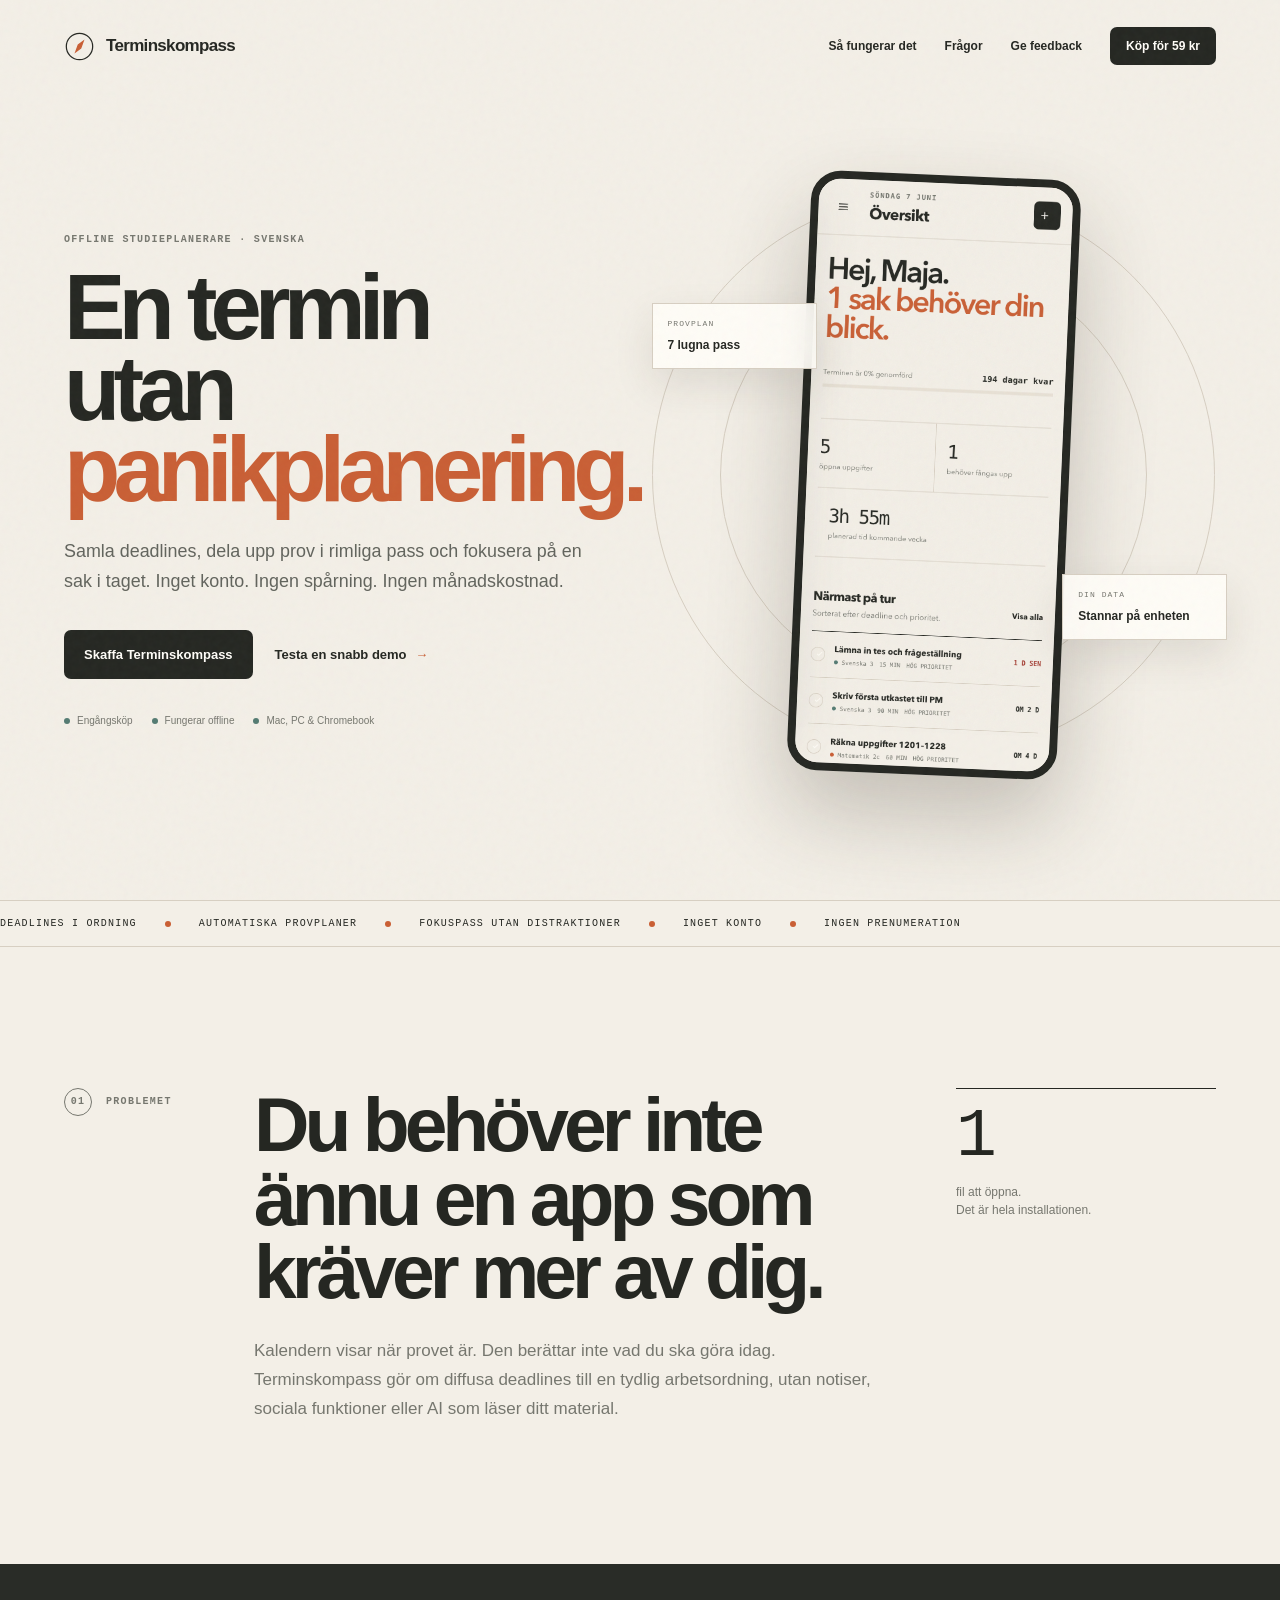
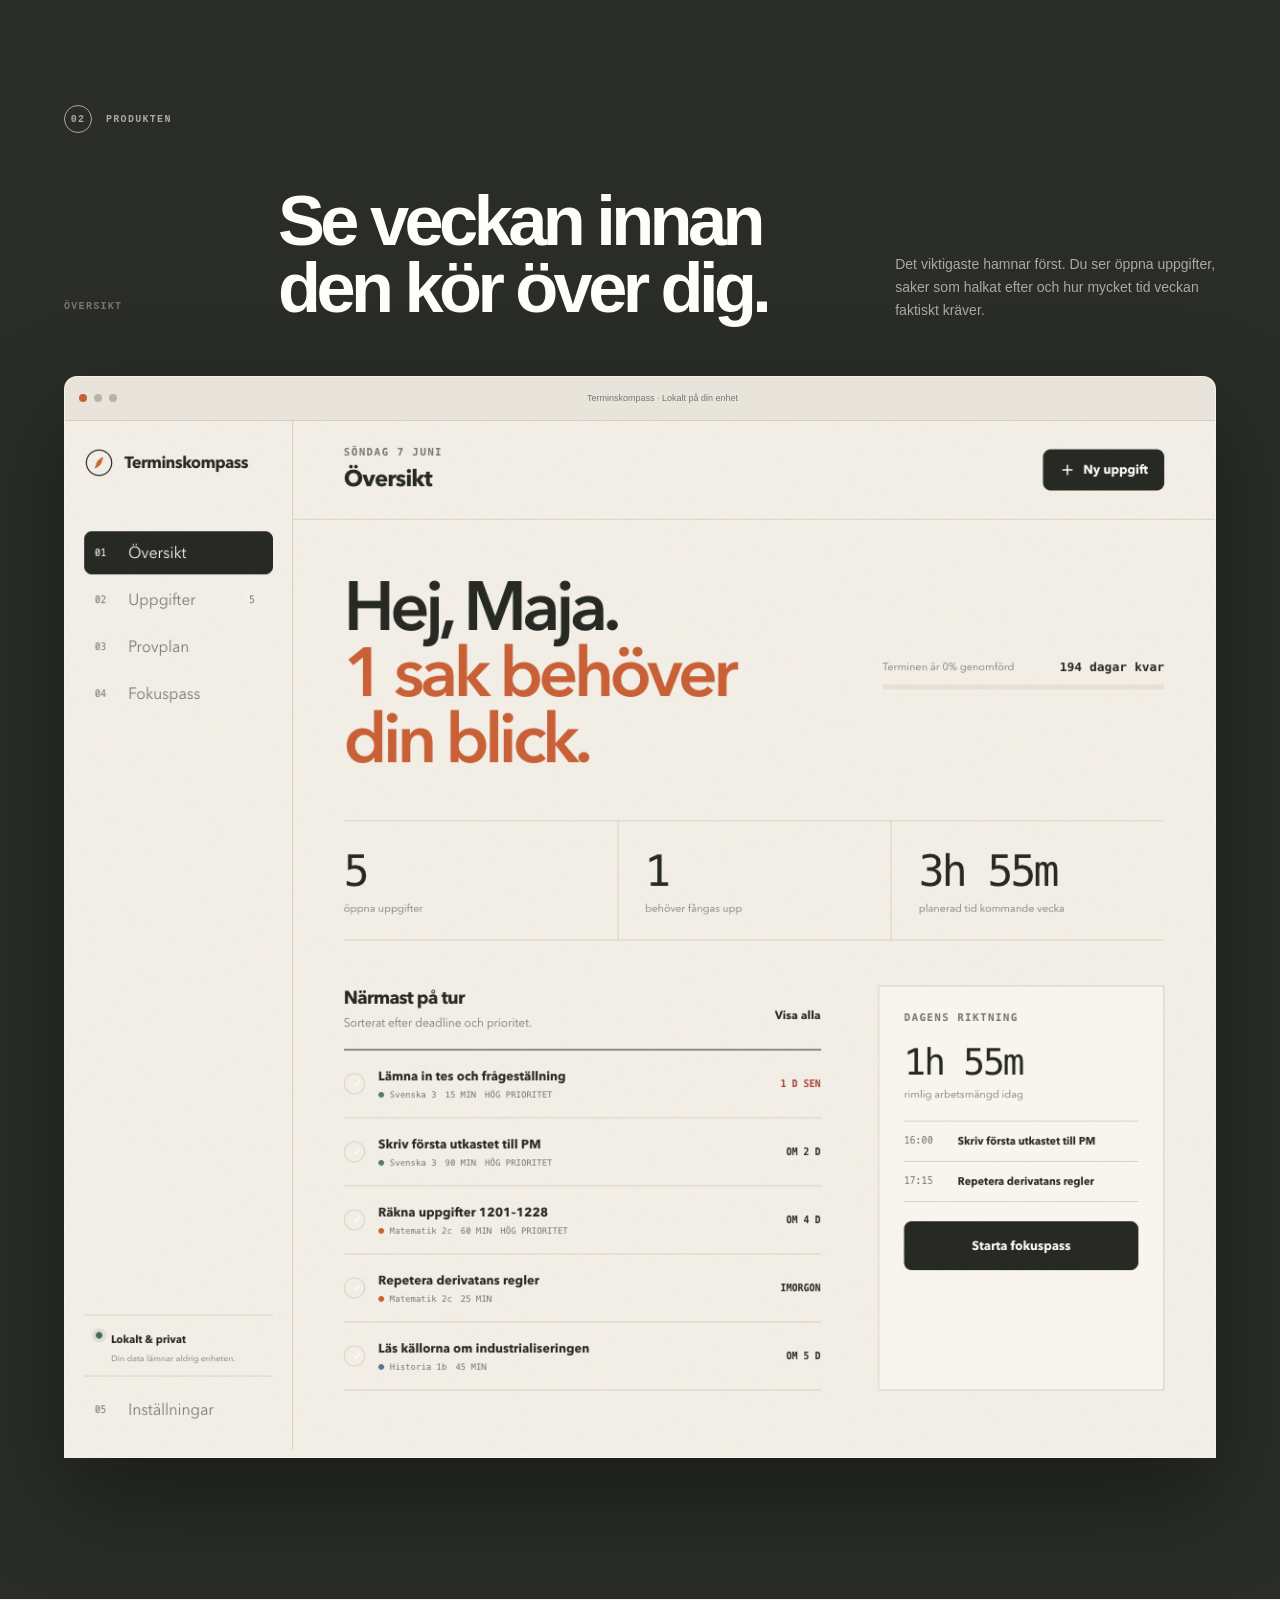
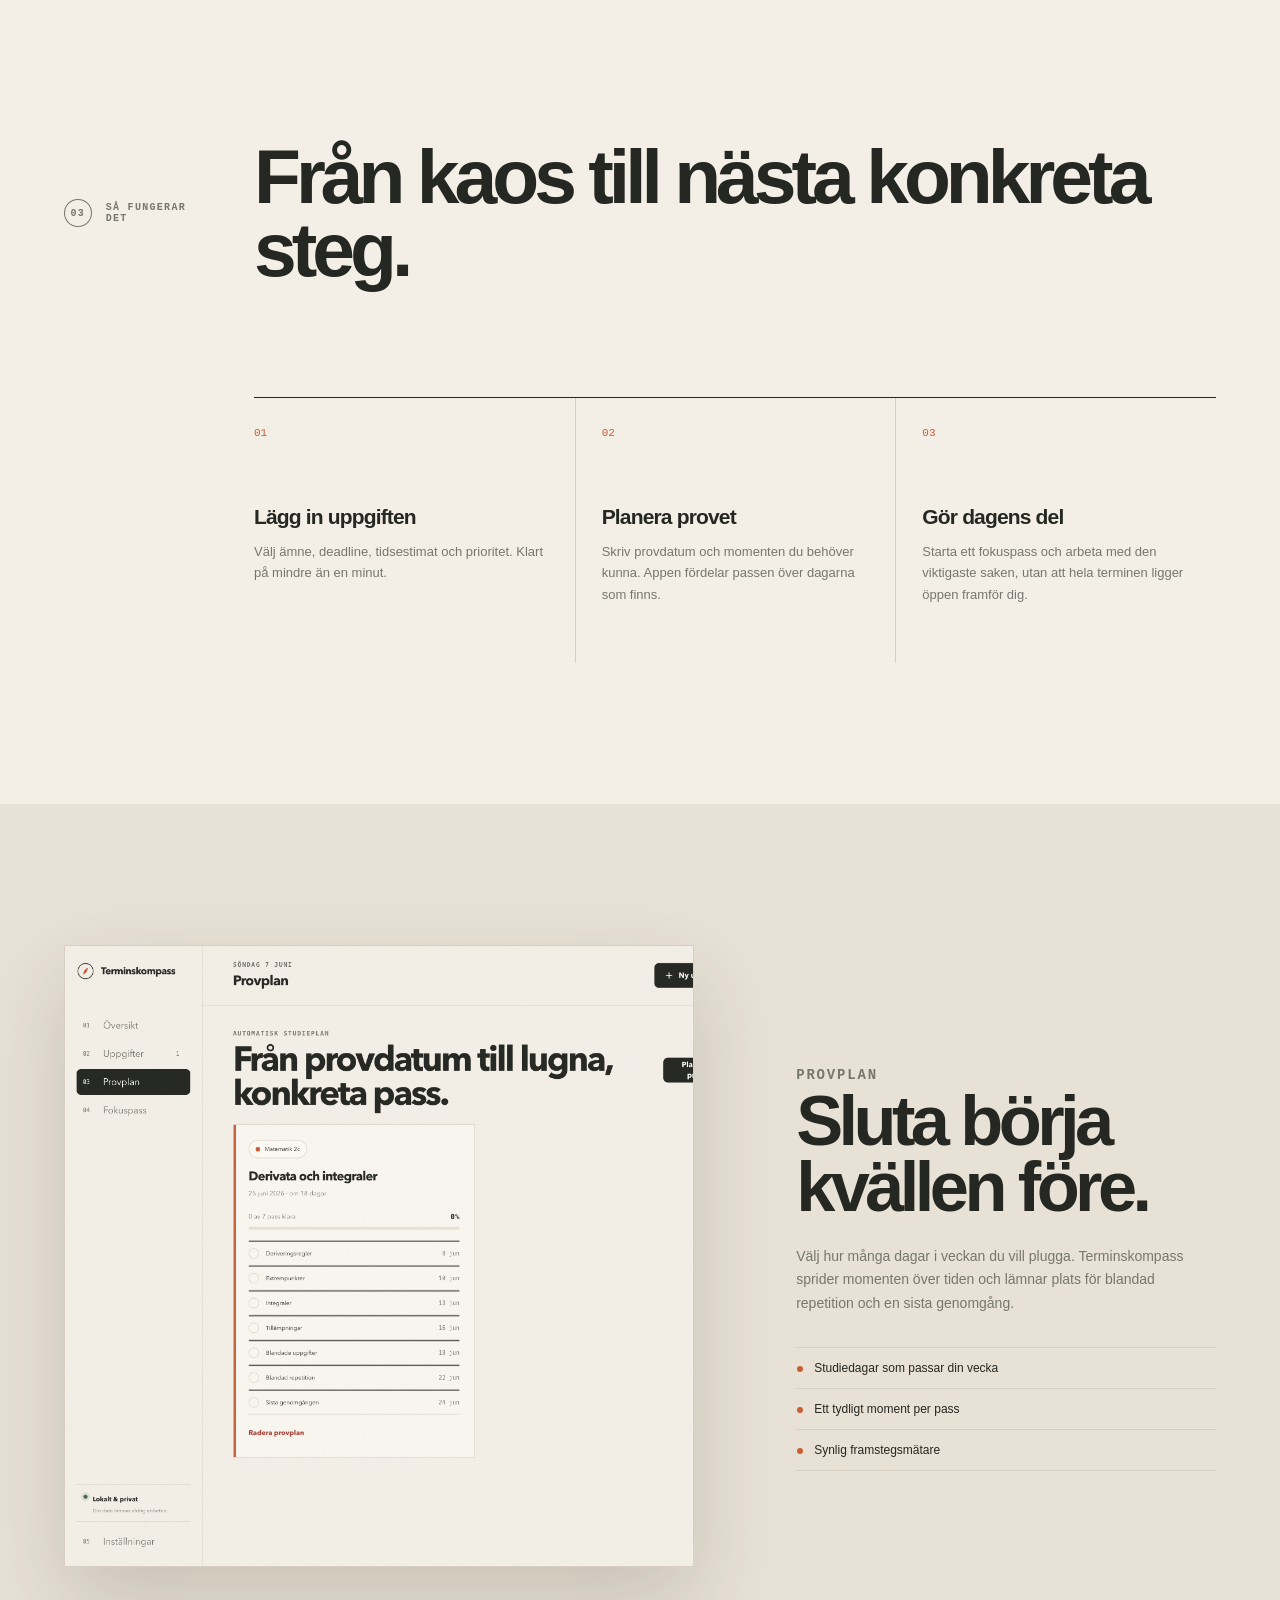
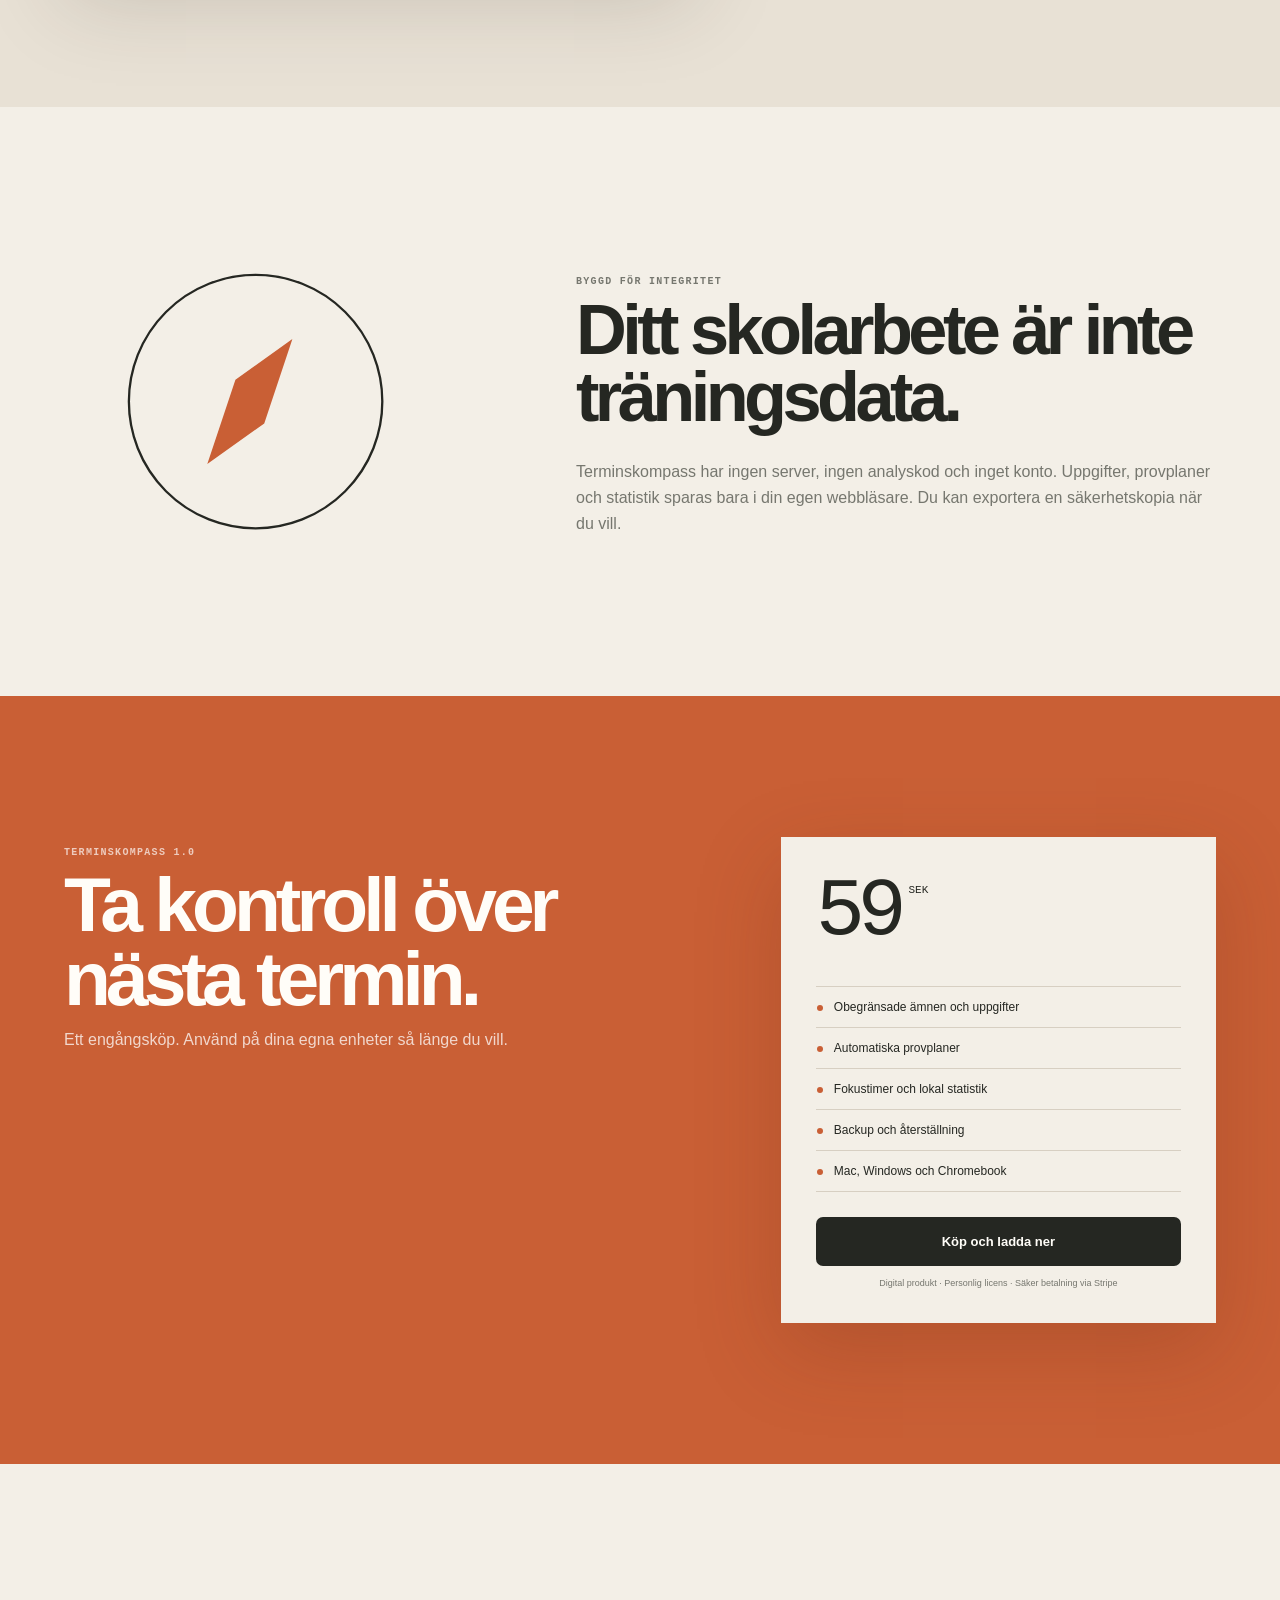
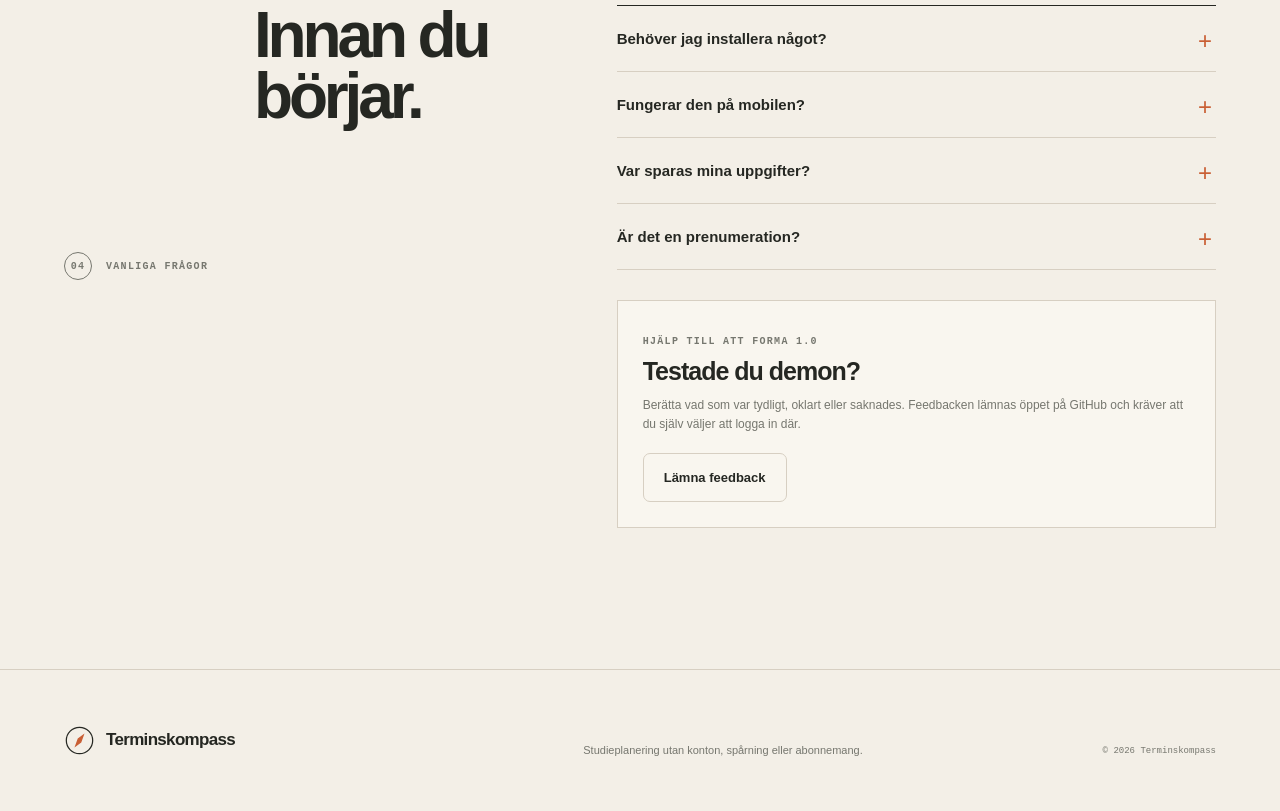
==== commit 9f71985a: "Open Stripe checkout" ====
--- a/index.html
+++ b/index.html
@@ -40,7 +40,7 @@
         "@type": "Offer",
         "price": "59",
         "priceCurrency": "SEK",
-        "availability": "https://schema.org/PreOrder"
+        "availability": "https://schema.org/InStock"
       }
     }
   </script>
@@ -221,7 +221,7 @@
           <li>Mac, Windows och Chromebook</li>
         </ul>
         <button class="primary-button full" id="buy-button">Köp och ladda ner</button>
-        <p class="buy-note">Digital produkt · Personlig licens · Direkt nedladdning när checkout är ansluten</p>
+        <p class="buy-note">Digital produkt · Personlig licens · Säker betalning via Stripe</p>
       </div>
     </section>
 
